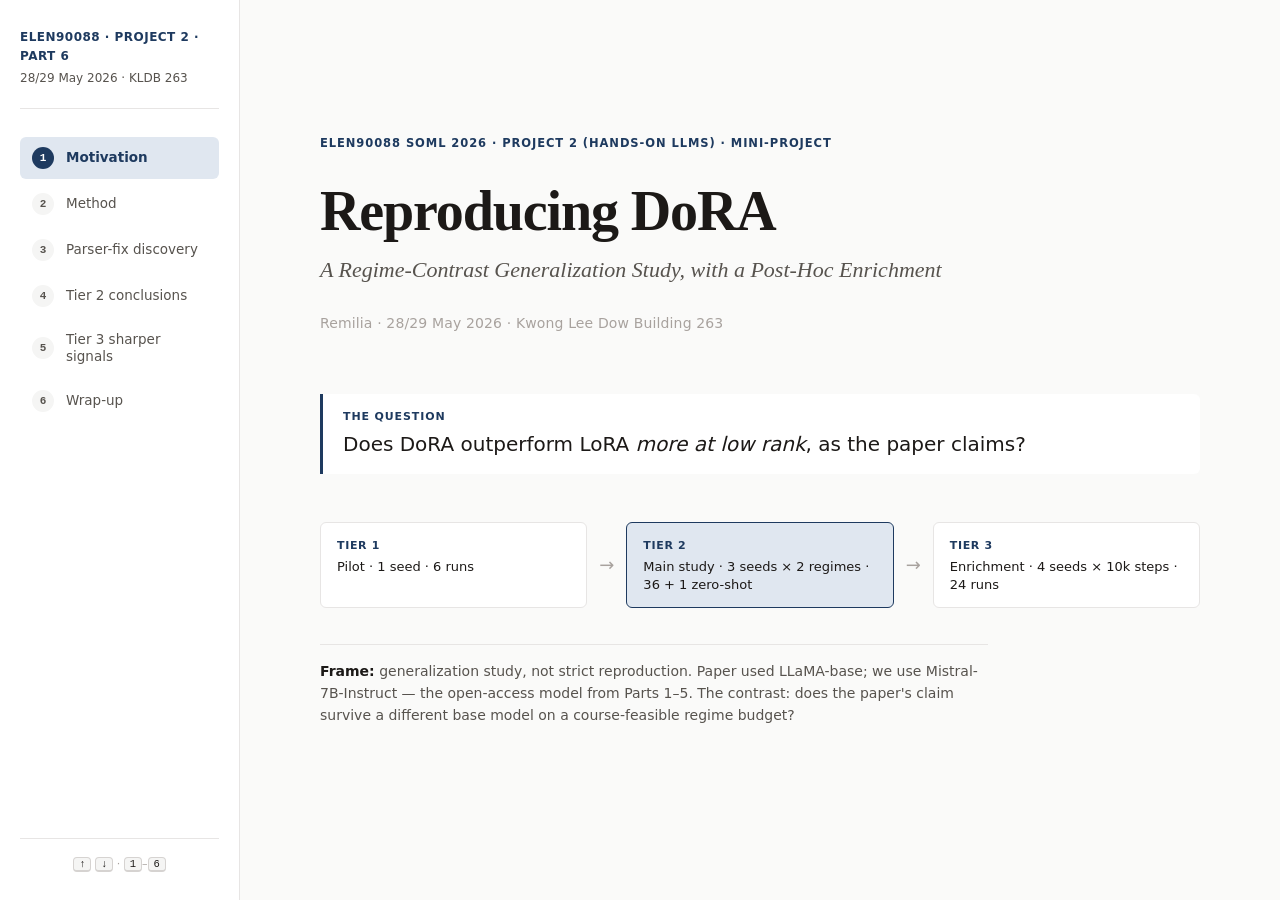
==== mini-project-DoRA/oral/index.html @ d0481e5b "docs: oral presentation slide draft 6 page slides running on web page (html)" ====
<!DOCTYPE html>
<html lang="en">
<head>
  <meta charset="UTF-8">
  <meta name="viewport" content="width=device-width, initial-scale=1.0">
  <title>Reproducing DoRA — Oral · ELEN90088</title>
  <link rel="stylesheet" href="style.css">
</head>
<body>

<nav class="sidenav" aria-label="Slide navigation">
  <div class="sidenav-header">
    <span class="course">ELEN90088 · Project 2 · Part 6</span>
    <span class="meta">28/29 May 2026 · KLDB 263</span>
  </div>
  <ol class="sidenav-list">
    <li><a href="#s1" data-target="1"><span class="num">1</span><span class="lbl">Motivation</span></a></li>
    <li><a href="#s2" data-target="2"><span class="num">2</span><span class="lbl">Method</span></a></li>
    <li><a href="#s3" data-target="3"><span class="num">3</span><span class="lbl">Parser-fix discovery</span></a></li>
    <li><a href="#s4" data-target="4"><span class="num">4</span><span class="lbl">Tier 2 conclusions</span></a></li>
    <li><a href="#s5" data-target="5"><span class="num">5</span><span class="lbl">Tier 3 sharper signals</span></a></li>
    <li><a href="#s6" data-target="6"><span class="num">6</span><span class="lbl">Wrap-up</span></a></li>
  </ol>
  <div class="sidenav-footer">
    <span><kbd>↑</kbd> <kbd>↓</kbd> · <kbd>1</kbd>–<kbd>6</kbd></span>
  </div>
</nav>

<main class="slides" id="slides-container">

  <!-- ============================================================== -->
  <!-- Slide 1 — Title + Motivation                                   -->
  <!-- ============================================================== -->
  <section id="s1" class="slide slide-title">
    <div class="slide-content">
      <p class="eyebrow">ELEN90088 SOML 2026 · Project 2 (Hands-on LLMs) · Mini-project</p>
      <h1 class="title">Reproducing DoRA</h1>
      <p class="subtitle">A Regime-Contrast Generalization Study, with a Post-Hoc Enrichment</p>
      <p class="presenter">Remilia · 28/29 May 2026 · Kwong Lee Dow Building 263</p>

      <div class="question-box">
        <p class="question-label">The question</p>
        <p class="question-text">Does DoRA outperform LoRA <em>more at low rank</em>, as the paper claims?</p>
      </div>

      <div class="tier-timeline">
        <div class="tier">
          <span class="tier-label">Tier 1</span>
          <span class="tier-desc">Pilot · 1 seed · 6 runs</span>
        </div>
        <span class="arrow" aria-hidden="true">→</span>
        <div class="tier tier-main">
          <span class="tier-label">Tier 2</span>
          <span class="tier-desc">Main study · 3 seeds × 2 regimes · 36 + 1 zero-shot</span>
        </div>
        <span class="arrow" aria-hidden="true">→</span>
        <div class="tier">
          <span class="tier-label">Tier 3</span>
          <span class="tier-desc">Enrichment · 4 seeds × 10k steps · 24 runs</span>
        </div>
      </div>

      <p class="frame-note"><strong>Frame:</strong> generalization study, not strict reproduction. Paper used LLaMA-base; we use Mistral-7B-Instruct — the open-access model from Parts 1–5. The contrast: does the paper's claim survive a different base model on a course-feasible regime budget?</p>
    </div>
  </section>

  <!-- ============================================================== -->
  <!-- Slide 2 — Method                                               -->
  <!-- ============================================================== -->
  <section id="s2" class="slide">
    <div class="slide-content">
      <h1 class="slide-heading">Method</h1>
      <p class="lede">Two training regimes, two evaluation metrics, three ranks × n seeds — both regimes evaluated on the same BoolQ dev set so the metrics line up.</p>

      <div class="two-col">
        <div class="col">
          <h3>Two training regimes</h3>
          <ul>
            <li><strong>Phase 1 — BoolQ.</strong> Per-task fine-tune on the full 9,427-example train split. <em>Tier 2 only.</em></li>
            <li><strong>Phase 2 — <code>commonsense_170k</code>.</strong> Paper's multi-task mix (BoolQ + 7 other commonsense tasks). T2: step-capped at 2,500. T3: stretched to <strong>10k steps</strong> (~31% of paper's ~32k), warmup proportionally scaled to 400.</li>
          </ul>
        </div>
        <div class="col">
          <h3>Two evaluation metrics</h3>
          <ul>
            <li><strong>Likelihood</strong> — first-token Yes/No logprob ratio. Parser-independent <em>internal probe</em>.</li>
            <li><strong>Generation exact-match (<code>genmatch</code>)</strong> — greedy decode + parser + exact-match. <em>Paper-style</em>; sensitive to format collapse.</li>
          </ul>
          <p class="footnote">Both metrics evaluated on the full BoolQ dev set (3,270 examples) for every run.</p>
        </div>
      </div>

      <h3>Sweep totals</h3>
      <table class="compact">
        <thead><tr><th>Tier</th><th>Configuration</th><th class="num">Runs</th><th>Seeds</th></tr></thead>
        <tbody>
          <tr><td>1</td><td>Pilot LoRA-vs-DoRA rank sweep, BoolQ only</td><td class="num">6</td><td><code>{42}</code> (n=1)</td></tr>
          <tr><td>2</td><td>2 methods × 3 ranks × 3 seeds × 2 regimes + zero-shot</td><td class="num">37</td><td><code>{42, 1, 2}</code></td></tr>
          <tr><td>3</td><td>2 methods × 3 ranks × 4 seeds × cs170k @ 10k</td><td class="num">24</td><td><code>{114, 514, 1919, 810}</code> — disjoint from T2</td></tr>
        </tbody>
      </table>

      <h3>Compute</h3>
      <p>UniMelb Spartan HPC, <code>gpu-h100</code> partition. Tier 2 ≈ 25 GPU-h. Tier 3 ≈ 114 GPU-h (~84 training + ~30 gen-eval), wall-time ≈ 14 h with 8–10 jobs in parallel. All training/eval reproducible via <code>uv.lock</code>-pinned deps + per-run config YAMLs committed alongside <code>metrics.json</code>.</p>
    </div>
  </section>

  <!-- ============================================================== -->
  <!-- Slide 3 — Parser-fix discovery (methodological insight slide)  -->
  <!-- ============================================================== -->
  <section id="s3" class="slide">
    <div class="slide-content">
      <h1 class="slide-heading">Tier 2 — and the parser-fix discovery</h1>

      <p><strong>Phase 1 (BoolQ) — null on task accuracy.</strong> 18 runs (LoRA/DoRA × r ∈ {4, 8, 16} × 3 seeds). Every DoRA−LoRA gap within seed std on both metrics. The per-task instruct-model regime is exactly where no DoRA edge is expected — this sets up Phase 2 as the designed contrast.</p>

      <p><strong>Phase 2 (cs170k) — first reading looked dramatic.</strong> Genmatch at r=4 was <strong>0.0003</strong> for one LoRA run — worse than chance on a binary task. DoRA showed an apparent +0.056 edge at r=8 and r=16. Looked like the paper's collapse pattern reproducing.</p>

      <p><strong>Diagnosis</strong> (eyeball generations via <code>--debug-print N</code>):</p>

      <table class="diagnosis">
        <thead>
          <tr><th>Run</th><th class="num">r</th><th>What the model emits (20 inspected)</th><th class="num">Strict</th><th class="num">Broad</th></tr>
        </thead>
        <tbody>
          <tr>
            <td><code>lora_r4_s1</code></td>
            <td class="num">4</td>
            <td>"the correct answer is <strong>yes/no</strong>"</td>
            <td class="num bad">0.0003</td>
            <td class="num good">0.846</td>
          </tr>
          <tr>
            <td><code>dora_r16_s1</code></td>
            <td class="num">16</td>
            <td>"the correct answer is <strong>true/false</strong>"</td>
            <td class="num">0.793</td>
            <td class="num">0.799</td>
          </tr>
        </tbody>
      </table>

      <p>Low-rank models answered correctly <em>in yes/no</em> (the BoolQ eval prompt's instruction). High-rank models overrode the prompt with their cs170k training format (true/false). Our parser only matched true/false.</p>

      <div class="insight-box">
        <p><strong>Insight.</strong> The cs170k genmatch metric was implicitly measuring two different things — <strong>task accuracy</strong> (broad parser, accepts either vocabulary) and <strong>format-adaptation strength</strong> (strict parser, only true/false). Broadening the parser disentangled them.</p>
      </div>

      <figure class="slide-figure">
        <img src="figures/format_adaptation.svg" alt="Format adaptation — broad vs strict parser by rank">
        <button class="fullscreen-btn" type="button" aria-label="Expand image to fullscreen">
          <svg viewBox="0 0 24 24" width="18" height="18" fill="none" stroke="currentColor" stroke-width="2" stroke-linecap="round" stroke-linejoin="round" aria-hidden="true">
            <polyline points="3 9 3 3 9 3"></polyline>
            <polyline points="15 3 21 3 21 9"></polyline>
            <polyline points="3 15 3 21 9 21"></polyline>
            <polyline points="15 21 21 21 21 15"></polyline>
          </svg>
        </button>
        <figcaption>Broad parser (solid) sits flat near ~0.82 across ranks; strict parser (dashed) climbs from ~0.10 at r=4 to ~0.60 at r=16. Two different stories from the same model outputs.</figcaption>
      </figure>
    </div>
  </section>

  <!-- ============================================================== -->
  <!-- Slide 4 — Tier 2 conclusions                                   -->
  <!-- ============================================================== -->
  <section id="s4" class="slide">
    <div class="slide-content">
      <h1 class="slide-heading">Tier 2 conclusions</h1>
      <p class="lede">Null on task accuracy. Inverse-rank trend hinted. DoRA cost overhead firm.</p>

      <h3>Phase 2 (cs170k) cell means — broad-parser genmatch (n=3)</h3>
      <table class="cells">
        <thead>
          <tr><th></th><th class="num">r=4</th><th class="num">r=8</th><th class="num">r=16</th></tr>
        </thead>
        <tbody>
          <tr><td>LoRA</td><td class="num">0.849 ± 0.003</td><td class="num">0.838 ± 0.001</td><td class="num">0.816 ± 0.019</td></tr>
          <tr><td>DoRA</td><td class="num">0.850 ± 0.006</td><td class="num">0.840 ± 0.014</td><td class="num">0.784 ± 0.014</td></tr>
          <tr class="delta-row"><td><strong>DoRA − LoRA</strong></td><td class="num">+0.001</td><td class="num">+0.002</td><td class="num bad">−0.032</td></tr>
        </tbody>
      </table>

      <ul class="findings">
        <li><strong>DoRA − LoRA gap within seed std at r ∈ {4, 8}.</strong> At r=16 DoRA loses −0.032 — <em>direction-consistent across all 3 seeds</em> (every seed pair shows DoRA &lt; LoRA), gap exceeds seed std; n=3 below formal significance.</li>
        <li><strong>Strict-parser DoRA cell-mean edge:</strong> +0.056 at r=8 and r=16. Seed std wide (0.16–0.35); per-seed direction is split (DoRA wins 2 of 3 seeds at r=8, only 1 of 3 at r=16). <em>A hint matching the paper's hypothesis on format adaptation — not significant evidence.</em></li>
        <li><strong>Inverse-rank trend (hint).</strong> Broad genmatch decreases with rank. r=4 beats zero-shot (~0.82) by ~3 pp; r=16 underperforms by ~3–4 pp. More PEFT capacity = more drift from BoolQ-optimal toward the broader cs170k distribution. Signal ~3 pp — within "could-be-noise" range at n=3.</li>
        <li><strong>Cost reconfirmed:</strong> DoRA ~3.3× wall-time, ~1.8× peak GPU memory at every rank, both regimes.</li>
      </ul>

      <p class="verdict"><strong>Verdict on the paper's claim:</strong> <em>"DoRA wins more at low rank" does not replicate as a task-accuracy improvement in our setup.</em> The directional hint is on format adaptation, below significance at n=3.</p>

      <p class="open-question"><strong>Open question coming out of T2:</strong> does the inverse-rank trend sharpen at longer training + more seeds, and does the strict-parser DoRA edge cross significance? That's why we ran T3.</p>

      <figure class="slide-figure">
        <img src="figures/rank_sensitivity.svg" alt="Rank sensitivity at Tier 2 — BoolQ and cs170k regimes vs zero-shot reference">
        <button class="fullscreen-btn" type="button" aria-label="Expand image to fullscreen">
          <svg viewBox="0 0 24 24" width="18" height="18" fill="none" stroke="currentColor" stroke-width="2" stroke-linecap="round" stroke-linejoin="round" aria-hidden="true">
            <polyline points="3 9 3 3 9 3"></polyline>
            <polyline points="15 3 21 3 21 9"></polyline>
            <polyline points="3 15 3 21 9 21"></polyline>
            <polyline points="15 21 21 21 21 15"></polyline>
          </svg>
        </button>
        <figcaption>Rank sensitivity at Tier 2. Right panel (cs170k) shows the inverse-rank trend vs zero-shot reference.</figcaption>
      </figure>
    </div>
  </section>

  <!-- ============================================================== -->
  <!-- Slide 5 — Tier 3 sharper signals                               -->
  <!-- ============================================================== -->
  <section id="s5" class="slide">
    <div class="slide-content">
      <h1 class="slide-heading">Tier 3 — sharper signals at 4× training</h1>
      <p class="lede">Same cs170k recipe, 10k steps, n=4 with new disjoint seeds <code>{114, 514, 1919, 810}</code> — T2 numbers stay verifiably untouched.</p>

      <h3>cs170k cell means — both metrics, n=4</h3>
      <table class="cells">
        <thead>
          <tr><th></th><th class="num">r=4</th><th class="num">r=8</th><th class="num">r=16</th></tr>
        </thead>
        <tbody>
          <tr class="metric-row"><td colspan="4" class="metric-label">Broad-parser genmatch — <em>the T3 task-accuracy metric</em></td></tr>
          <tr><td>LoRA</td><td class="num">0.843 ± 0.015</td><td class="num">0.800 ± 0.011</td><td class="num">0.703 ± 0.053</td></tr>
          <tr><td>DoRA</td><td class="num">0.827 ± 0.007</td><td class="num">0.808 ± 0.008</td><td class="num">0.665 ± 0.057</td></tr>
          <tr class="metric-row"><td colspan="4" class="metric-label">Yes/No likelihood — <em>at T3, a format-preservation probe</em></td></tr>
          <tr><td>LoRA</td><td class="num">0.764 ± 0.086</td><td class="num">0.462 ± 0.128</td><td class="num">0.382 ± 0.007</td></tr>
          <tr><td>DoRA</td><td class="num">0.651 ± 0.204</td><td class="num good">0.618 ± 0.053</td><td class="num">0.441 ± 0.119</td></tr>
        </tbody>
      </table>

      <h3>Three findings, in priority order</h3>
      <ol class="findings">
        <li><strong>The inverse-rank trend sharpens from ~3 pp to ~14–16 pp within-method on genmatch.</strong> LoRA 14 pp, DoRA 16 pp — ~5× Tier 2's signal. r=4 cells sit at-or-above zero-shot 0.82; r=16 cells drop into 0.66–0.71. <em>The project's clearest scientific finding.</em></li>
        <li><strong>Methodological diagnostic scaled up — likelihood collapsed, genmatch held.</strong> Likelihood drops −0.10 to −0.40 vs T2; broad genmatch loss only −0.006 to −0.12. The model isn't broken — it has fully switched to cs170k's true/false vocabulary, so the yes/no likelihood probe misreads correct answers as wrong. <strong>Genmatch is the T3 task-accuracy metric; likelihood at T3 is a format-preservation probe.</strong></li>
        <li><strong>DoRA vs LoRA — refined, not contradicted.</strong> Task-accuracy null replicates on genmatch (gap within seed std at every rank). On likelihood, DoRA r=8 shows a <strong>+0.16 edge over LoRA r=8</strong>, well outside DoRA's r=8 seed std (~0.05); <strong>3 of 4 paired seeds favour DoRA</strong> by 0.18–0.25, LoRA wins the fourth (s114) by 0.02. Read with the matching genmatch gap (+0.008, basically zero): <em>DoRA at r=8 preserves the yes/no answer format better than LoRA at r=8, but does not produce more correct answers.</em></li>
      </ol>

      <figure class="slide-figure">
        <img src="figures/tier3/rank_sensitivity.svg" alt="Rank sensitivity at Tier 3 — likelihood vs genmatch divergence with zero-shot reference">
        <button class="fullscreen-btn" type="button" aria-label="Expand image to fullscreen">
          <svg viewBox="0 0 24 24" width="18" height="18" fill="none" stroke="currentColor" stroke-width="2" stroke-linecap="round" stroke-linejoin="round" aria-hidden="true">
            <polyline points="3 9 3 3 9 3"></polyline>
            <polyline points="15 3 21 3 21 9"></polyline>
            <polyline points="3 15 3 21 9 21"></polyline>
            <polyline points="15 21 21 21 21 15"></polyline>
          </svg>
        </button>
        <figcaption>Tier 3 rank sensitivity. Likelihood collapses with rank; genmatch holds with only modest degradation. The two curves separate as cs170k training overrides the BoolQ-yes/no format.</figcaption>
      </figure>
    </div>
  </section>

  <!-- ============================================================== -->
  <!-- Slide 6 — Wrap-up                                              -->
  <!-- ============================================================== -->
  <section id="s6" class="slide">
    <div class="slide-content">
      <h1 class="slide-heading">Conclusions</h1>

      <ol class="takeaways">
        <li><strong>"DoRA wins at low rank" does not replicate as a task-accuracy improvement</strong> in our Mistral-7B-Instruct + cs170k setup — neither at T2's 2,500-step budget nor at T3's 10k. Null supported by 7 seeds total (T2 n=3 + T3 n=4) across two training budgets.</li>
        <li><strong>DoRA's measurable edge over LoRA is in format preservation, not task accuracy.</strong> +0.056 T2 strict-genmatch cell-mean (a hint — per-seed-split) → +0.16 T3 r=8 likelihood edge (outside seed std at n=4, with 3 of 4 seeds favouring DoRA). Direction matches the paper's hypothesis on format adaptation; evidence sharpens with statistical power and training budget but remains qualified.</li>
        <li><strong>Inverse-rank trend on broad genmatch sharpens dramatically at scale</strong> — from ~3 pp at T2 to ~14–16 pp within-method at T3. More PEFT capacity + longer training = more drift from BoolQ-optimal toward the broader cs170k mix.</li>
      </ol>

      <h3>Methodological lessons</h3>
      <ul>
        <li>A single metric can hide multiple effects. The cs170k genmatch implicitly measured task accuracy + format-adaptation; <em>separating them was the project's biggest analytical move.</em></li>
        <li>Eyeball your model outputs (<code>--debug-print</code>) — resolves in 5 minutes what reasoning about metric definitions wouldn't.</li>
        <li>T3's likelihood collapse looks catastrophic on the first metric and benign on the second; the format-vs-task split learned at T2 made T3 readable.</li>
      </ul>

      <h3>Cost reconfirmed across tiers</h3>
      <table class="cost compact">
        <thead><tr><th></th><th class="num">LoRA</th><th class="num">DoRA</th><th class="num">Ratio</th></tr></thead>
        <tbody>
          <tr><td>Wall-time per cs170k run (T3)</td><td class="num">~98 min</td><td class="num">~318 min</td><td class="num">3.3×</td></tr>
          <tr><td>Peak GPU memory</td><td class="num">~33 GB</td><td class="num">~60 GB</td><td class="num">1.8×</td></tr>
          <tr><td>Trainable params (r=8)</td><td class="num">20.97 M</td><td class="num">22.35 M</td><td class="num">+6.6%</td></tr>
        </tbody>
      </table>

      <h3>Caveats</h3>
      <p>n=4 still below conventional n=5+. 10k steps still 31% of paper's ~32k. Mistral-Instruct vs paper's LLaMA-base.</p>

      <p class="closing-line">"Null results aren't no results — and the inverse-rank trend that was below the noise floor at Tier 2 is the project's clearest scientific finding at Tier 3."</p>
    </div>
  </section>

</main>

<!-- Fullscreen image lightbox — populated dynamically on .fullscreen-btn click. -->
<div class="lightbox" id="lightbox" hidden aria-hidden="true" role="dialog" aria-label="Expanded image view">
  <button class="lightbox-close" type="button" aria-label="Close fullscreen image">
    <svg viewBox="0 0 24 24" width="24" height="24" fill="none" stroke="currentColor" stroke-width="2" stroke-linecap="round" stroke-linejoin="round" aria-hidden="true">
      <line x1="18" y1="6" x2="6" y2="18"></line>
      <line x1="6" y1="6" x2="18" y2="18"></line>
    </svg>
  </button>
  <figure class="lightbox-figure">
    <img class="lightbox-img" alt="">
    <figcaption class="lightbox-caption"></figcaption>
  </figure>
</div>

<script src="script.js"></script>
</body>
</html>
---- mini-project-DoRA/oral/style.css ----
/* ==========================================================================
   DoRA oral deck — minimal academic style
   Off-white bg, near-black text, navy accent. Sans-serif throughout.
   6 slides, scroll-snap, sticky side-nav, keyboard navigable.
   ========================================================================== */

:root {
  --bg: #fafaf9;
  --bg-elev: #ffffff;
  --bg-muted: #f5f5f4;
  --text: #1c1917;
  --text-muted: #57534e;
  --text-faint: #a8a29e;
  --border: #e7e5e4;
  --border-strong: #d6d3d1;
  --accent: #1e3a5f;
  --accent-soft: #e0e7f0;
  --good: #166534;
  --bad: #991b1b;
  --highlight-bg: #fef9c3;

  --nav-w: 240px;
  --content-max: 920px;

  --font-sans: ui-sans-serif, system-ui, -apple-system, BlinkMacSystemFont,
               "Segoe UI", Roboto, "Helvetica Neue", Arial, sans-serif;
  --font-mono: ui-monospace, SFMono-Regular, "SF Mono", Consolas,
               "Liberation Mono", Menlo, monospace;
  --font-serif: ui-serif, "Charter", "New York", Cambria, Georgia, serif;

  --radius: 6px;
  --shadow: 0 1px 2px rgba(28, 25, 23, 0.04),
            0 4px 12px rgba(28, 25, 23, 0.04);
}

* { box-sizing: border-box; }

html, body {
  margin: 0;
  padding: 0;
  background: var(--bg);
  color: var(--text);
  font-family: var(--font-sans);
  font-size: 16px;
  line-height: 1.55;
  -webkit-font-smoothing: antialiased;
  -moz-osx-font-smoothing: grayscale;
}

body {
  height: 100vh;
  overflow: hidden;
}

/* --------------------------------------------------------------------------
   Side navigation
   -------------------------------------------------------------------------- */

.sidenav {
  position: fixed;
  left: 0;
  top: 0;
  width: var(--nav-w);
  height: 100vh;
  padding: 28px 20px;
  border-right: 1px solid var(--border);
  background: var(--bg-elev);
  display: flex;
  flex-direction: column;
  z-index: 10;
}

.sidenav-header {
  display: flex;
  flex-direction: column;
  gap: 4px;
  margin-bottom: 28px;
  padding-bottom: 20px;
  border-bottom: 1px solid var(--border);
}

.sidenav-header .course {
  font-size: 12px;
  font-weight: 600;
  letter-spacing: 0.04em;
  text-transform: uppercase;
  color: var(--accent);
}

.sidenav-header .meta {
  font-size: 12px;
  color: var(--text-muted);
}

.sidenav-list {
  list-style: none;
  padding: 0;
  margin: 0;
  flex: 1;
}

.sidenav-list li {
  margin-bottom: 4px;
}

.sidenav-list a {
  display: flex;
  align-items: center;
  gap: 12px;
  padding: 10px 12px;
  border-radius: var(--radius);
  text-decoration: none;
  color: var(--text-muted);
  font-size: 13.5px;
  line-height: 1.3;
  transition: background-color 0.15s, color 0.15s;
}

.sidenav-list a:hover {
  background: var(--bg-muted);
  color: var(--text);
}

/* Suppress the default mouse-click focus ring (we blur after click in JS,
   but this is defensive in case any browser still paints it briefly). */
.sidenav-list a:focus { outline: none; }

/* Restore an accessible focus indicator for keyboard tab-users only.
   :focus-visible is browser-managed and only matches keyboard focus, not
   pointer clicks — so screen-reader / keyboard-only users still get a
   clear indicator without leaving stranded rings after mouse clicks. */
.sidenav-list a:focus-visible {
  outline: 2px solid var(--accent);
  outline-offset: 2px;
}

.sidenav-list a.active {
  background: var(--accent-soft);
  color: var(--accent);
  font-weight: 600;
}

.sidenav-list .num {
  display: inline-flex;
  align-items: center;
  justify-content: center;
  width: 22px;
  height: 22px;
  border-radius: 50%;
  background: var(--bg-muted);
  color: var(--text-muted);
  font-size: 11px;
  font-weight: 600;
  flex-shrink: 0;
}

.sidenav-list a.active .num {
  background: var(--accent);
  color: white;
}

.sidenav-list .lbl {
  flex: 1;
}

.sidenav-footer {
  margin-top: 20px;
  padding-top: 16px;
  border-top: 1px solid var(--border);
  font-size: 11px;
  color: var(--text-faint);
  display: flex;
  justify-content: center;
}

kbd {
  display: inline-block;
  padding: 1px 5px;
  border: 1px solid var(--border-strong);
  border-bottom-width: 2px;
  border-radius: 4px;
  background: var(--bg-muted);
  font-family: var(--font-mono);
  font-size: 10.5px;
  color: var(--text);
  line-height: 1;
}

/* --------------------------------------------------------------------------
   Slides container — the scrolling region
   -------------------------------------------------------------------------- */

.slides {
  margin-left: var(--nav-w);
  height: 100vh;
  overflow-y: auto;
  scroll-snap-type: y mandatory;
  scroll-behavior: smooth;
}

.slide {
  scroll-snap-align: start;
  min-height: 100vh;
  padding: 64px 80px 88px;
  border-bottom: 1px solid var(--border);
  display: flex;
  justify-content: center;
}

.slide-content {
  width: 100%;
  max-width: var(--content-max);
}

.slide:last-child { border-bottom: none; }

/* --------------------------------------------------------------------------
   Typography
   -------------------------------------------------------------------------- */

h1.title {
  font-family: var(--font-serif);
  font-size: 56px;
  font-weight: 700;
  letter-spacing: -0.02em;
  line-height: 1.1;
  margin: 0 0 12px;
  color: var(--text);
}

p.subtitle {
  font-size: 22px;
  font-weight: 400;
  color: var(--text-muted);
  margin: 0 0 28px;
  line-height: 1.35;
  font-family: var(--font-serif);
  font-style: italic;
}

p.presenter {
  font-size: 14px;
  color: var(--text-faint);
  margin: 0 0 36px;
  letter-spacing: 0.01em;
}

p.eyebrow {
  font-size: 11.5px;
  font-weight: 600;
  letter-spacing: 0.08em;
  text-transform: uppercase;
  color: var(--accent);
  margin: 0 0 28px;
}

h1.slide-heading {
  font-size: 36px;
  font-weight: 700;
  letter-spacing: -0.015em;
  line-height: 1.15;
  margin: 0 0 8px;
  color: var(--text);
}

p.lede {
  font-size: 17px;
  color: var(--text-muted);
  margin: 0 0 28px;
  line-height: 1.5;
}

h3 {
  font-size: 14px;
  font-weight: 600;
  text-transform: uppercase;
  letter-spacing: 0.06em;
  color: var(--text-muted);
  margin: 28px 0 10px;
}

p {
  margin: 0 0 14px;
  max-width: 75ch;
}

ul, ol {
  margin: 0 0 16px;
  padding-left: 22px;
}

li {
  margin-bottom: 10px;
  line-height: 1.5;
}

li:last-child { margin-bottom: 0; }

strong { color: var(--text); font-weight: 600; }
em { font-style: italic; color: var(--text); }

code {
  font-family: var(--font-mono);
  font-size: 0.875em;
  background: var(--bg-muted);
  padding: 1px 5px;
  border-radius: 3px;
  border: 1px solid var(--border);
  color: var(--accent);
}

/* --------------------------------------------------------------------------
   Slide 1 — title-specific bits
   -------------------------------------------------------------------------- */

.slide-title .slide-content {
  display: flex;
  flex-direction: column;
  justify-content: center;
  min-height: calc(100vh - 64px - 88px);
}

.question-box {
  border-left: 3px solid var(--accent);
  padding: 14px 20px;
  margin: 24px 0 36px;
  background: var(--bg-elev);
  border-radius: 0 var(--radius) var(--radius) 0;
}

.question-label {
  font-size: 11px;
  font-weight: 600;
  letter-spacing: 0.08em;
  text-transform: uppercase;
  color: var(--accent);
  margin: 0 0 4px;
}

.question-text {
  font-size: 20px;
  margin: 0;
  font-weight: 500;
  color: var(--text);
}

.tier-timeline {
  display: flex;
  align-items: stretch;
  gap: 12px;
  margin: 12px 0 28px;
  flex-wrap: wrap;
}

.tier {
  flex: 1;
  min-width: 180px;
  padding: 14px 16px;
  background: var(--bg-elev);
  border: 1px solid var(--border);
  border-radius: var(--radius);
  display: flex;
  flex-direction: column;
  gap: 4px;
}

.tier-main {
  border-color: var(--accent);
  background: var(--accent-soft);
}

.tier-label {
  font-size: 11px;
  font-weight: 700;
  letter-spacing: 0.06em;
  text-transform: uppercase;
  color: var(--accent);
}

.tier-desc {
  font-size: 13px;
  color: var(--text);
  line-height: 1.35;
}

.arrow {
  display: flex;
  align-items: center;
  color: var(--text-faint);
  font-size: 18px;
  font-weight: 300;
}

.frame-note {
  font-size: 14px;
  color: var(--text-muted);
  margin-top: 8px;
  padding-top: 16px;
  border-top: 1px solid var(--border);
  max-width: 75ch;
}

/* --------------------------------------------------------------------------
   Tables
   -------------------------------------------------------------------------- */

table {
  width: 100%;
  border-collapse: separate;
  border-spacing: 0;
  margin: 8px 0 24px;
  background: var(--bg-elev);
  border: 1px solid var(--border);
  border-radius: var(--radius);
  overflow: hidden;
  font-size: 14px;
}

thead th {
  background: var(--bg-muted);
  text-align: left;
  font-weight: 600;
  color: var(--text);
  padding: 8px 14px;
  border-bottom: 1px solid var(--border);
  font-size: 13px;
  letter-spacing: 0.02em;
}

tbody td {
  padding: 8px 14px;
  border-bottom: 1px solid var(--border);
  vertical-align: top;
}

tbody tr:last-child td { border-bottom: none; }

.num {
  text-align: right;
  font-variant-numeric: tabular-nums;
  font-family: var(--font-mono);
  font-size: 13px;
}

th.num { text-align: right; }

td.good { color: var(--good); }
td.bad { color: var(--bad); }

td.num.good { color: var(--good); background: rgba(22, 101, 52, 0.06); }
td.num.bad { color: var(--bad); background: rgba(153, 27, 27, 0.06); }

table.compact { font-size: 13.5px; }
table.compact td, table.compact th { padding: 6px 12px; }

table.cells .delta-row td {
  border-top: 1px solid var(--border-strong);
  background: var(--bg-muted);
  font-weight: 600;
}

table.diagnosis td:nth-child(3) {
  font-family: var(--font-mono);
  font-size: 12.5px;
  color: var(--text-muted);
}

.metric-row td.metric-label {
  background: var(--bg-muted);
  font-size: 12px;
  font-weight: 600;
  letter-spacing: 0.04em;
  text-transform: uppercase;
  color: var(--accent);
  padding: 6px 14px;
  border-top: 1px solid var(--border-strong);
  border-bottom: 1px solid var(--border);
}

.metric-row td.metric-label em {
  font-style: italic;
  font-weight: 400;
  letter-spacing: 0.02em;
  text-transform: none;
  color: var(--text-muted);
  margin-left: 6px;
}

/* --------------------------------------------------------------------------
   Two-column blocks (Slide 2)
   -------------------------------------------------------------------------- */

.two-col {
  display: grid;
  grid-template-columns: 1fr 1fr;
  gap: 24px;
  margin-bottom: 24px;
}

.two-col .col h3 {
  margin-top: 0;
}

.footnote {
  font-size: 13px;
  color: var(--text-faint);
  font-style: italic;
}

/* --------------------------------------------------------------------------
   Insight / verdict / closing boxes
   -------------------------------------------------------------------------- */

.insight-box {
  margin: 24px 0;
  padding: 16px 20px;
  background: var(--accent-soft);
  border-left: 3px solid var(--accent);
  border-radius: 0 var(--radius) var(--radius) 0;
}

.insight-box p { margin: 0; max-width: none; }

.verdict {
  margin: 20px 0;
  padding: 14px 18px;
  background: var(--bg-elev);
  border: 1px solid var(--border);
  border-left: 3px solid var(--accent);
  border-radius: 0 var(--radius) var(--radius) 0;
  font-size: 15px;
}

.open-question {
  margin: 16px 0 24px;
  font-size: 14px;
  color: var(--text-muted);
  font-style: italic;
}

.closing-line {
  margin: 36px 0 0;
  padding: 20px 24px;
  background: var(--accent-soft);
  border-radius: var(--radius);
  font-family: var(--font-serif);
  font-style: italic;
  font-size: 19px;
  line-height: 1.45;
  color: var(--accent);
  text-align: center;
  max-width: none;
}

/* --------------------------------------------------------------------------
   Findings / takeaways lists
   -------------------------------------------------------------------------- */

ol.findings, ol.takeaways {
  list-style: none;
  padding-left: 0;
  counter-reset: finding;
}

ol.findings > li, ol.takeaways > li {
  counter-increment: finding;
  position: relative;
  padding-left: 36px;
  margin-bottom: 14px;
}

ol.findings > li::before, ol.takeaways > li::before {
  content: counter(finding);
  position: absolute;
  left: 0;
  top: 1px;
  width: 24px;
  height: 24px;
  border-radius: 50%;
  background: var(--accent);
  color: white;
  font-size: 12px;
  font-weight: 700;
  display: flex;
  align-items: center;
  justify-content: center;
}

ul.findings { list-style: disc; padding-left: 22px; }
ul.findings > li { padding-left: 0; margin-bottom: 12px; }

/* --------------------------------------------------------------------------
   Figures
   -------------------------------------------------------------------------- */

.slide-figure {
  position: relative;
  margin: 28px 0 0;
  padding: 0;
  background: var(--bg-elev);
  border: 1px solid var(--border);
  border-radius: var(--radius);
  overflow: hidden;
}

.slide-figure img {
  display: block;
  width: 100%;
  height: auto;
  max-height: 380px;
  object-fit: contain;
  background: white;
  padding: 12px;
}

.slide-figure figcaption {
  padding: 10px 16px;
  font-size: 12.5px;
  color: var(--text-muted);
  background: var(--bg-muted);
  border-top: 1px solid var(--border);
  font-style: italic;
  line-height: 1.4;
}

/* --------------------------------------------------------------------------
   Fullscreen button — appears in figure's top-right on hover
   -------------------------------------------------------------------------- */

.fullscreen-btn {
  position: absolute;
  top: 10px;
  right: 10px;
  width: 34px;
  height: 34px;
  display: flex;
  align-items: center;
  justify-content: center;
  background: rgba(28, 25, 23, 0.7);
  color: white;
  border: none;
  border-radius: var(--radius);
  cursor: pointer;
  opacity: 0;
  transform: translateY(-2px);
  transition: opacity 0.18s ease, transform 0.18s ease, background-color 0.15s;
  padding: 0;
  z-index: 2;
}

.slide-figure:hover .fullscreen-btn,
.fullscreen-btn:focus-visible {
  opacity: 1;
  transform: translateY(0);
}

.fullscreen-btn:hover {
  background: var(--accent);
}

.fullscreen-btn:focus { outline: none; }
.fullscreen-btn:focus-visible {
  outline: 2px solid var(--accent);
  outline-offset: 2px;
}

/* --------------------------------------------------------------------------
   Lightbox — modal overlay for fullscreen image view
   -------------------------------------------------------------------------- */

.lightbox {
  position: fixed;
  inset: 0;
  background: rgba(15, 14, 13, 0.92);
  display: flex;
  flex-direction: column;
  align-items: center;
  justify-content: center;
  padding: 24px;
  z-index: 100;
  opacity: 0;
  transition: opacity 0.2s ease;
}

.lightbox[hidden] {
  display: none;
}

.lightbox.open {
  opacity: 1;
}

.lightbox-figure {
  margin: 0;
  width: 100%;
  height: 100%;
  display: flex;
  flex-direction: column;
  align-items: center;
  justify-content: center;
  gap: 20px;
}

.lightbox-img {
  /* Force an explicit width so SVGs upscale past their ~866px natural size.
     max-height caps if the image's aspect ratio would push it past the
     viewport; the browser maintains aspect ratio under the cap. */
  width: 95vw;
  max-height: calc(100vh - 200px);
  height: auto;
  box-sizing: border-box;
  background: white;
  border-radius: var(--radius);
  padding: 20px;
  box-shadow: 0 20px 60px rgba(0, 0, 0, 0.4);
}

.lightbox-caption {
  max-width: min(1200px, 90vw);
  color: rgba(255, 255, 255, 0.95);
  font-size: 20px;
  font-weight: 600;
  line-height: 1.45;
  font-style: italic;
  text-align: center;
}

.lightbox-caption:empty { display: none; }

.lightbox-close {
  position: absolute;
  top: 20px;
  right: 24px;
  width: 44px;
  height: 44px;
  display: flex;
  align-items: center;
  justify-content: center;
  background: rgba(255, 255, 255, 0.1);
  color: white;
  border: none;
  border-radius: 50%;
  cursor: pointer;
  transition: background-color 0.15s;
  padding: 0;
}

.lightbox-close:hover {
  background: rgba(255, 255, 255, 0.2);
}

.lightbox-close:focus { outline: none; }
.lightbox-close:focus-visible {
  outline: 2px solid white;
  outline-offset: 2px;
}

/* Hide fullscreen affordances on print — they're meaningless on paper. */
@media print {
  .fullscreen-btn, .lightbox { display: none !important; }
}

/* --------------------------------------------------------------------------
   Print styles — for the PDF backup
   -------------------------------------------------------------------------- */

@media print {
  body { height: auto; overflow: visible; }
  .sidenav { display: none; }
  .slides { margin-left: 0; height: auto; overflow: visible; }
  .slide {
    page-break-after: always;
    break-after: page;
    min-height: auto;
    padding: 48px 56px;
    border-bottom: none;
  }
  .slide:last-child { page-break-after: avoid; }
  .slide-title .slide-content { min-height: auto; }
  .slide-figure { page-break-inside: avoid; break-inside: avoid; }
  table { page-break-inside: avoid; break-inside: avoid; }
  a { color: var(--text); text-decoration: none; }
}

/* --------------------------------------------------------------------------
   Responsive — nav collapses on narrow screens (for editing on laptop)
   -------------------------------------------------------------------------- */

@media (max-width: 900px) {
  .sidenav { width: 60px; padding: 20px 8px; }
  .sidenav-header, .sidenav-list .lbl, .sidenav-footer { display: none; }
  .sidenav-list a { justify-content: center; padding: 8px; }
  .slides { margin-left: 60px; }
  .slide { padding: 40px 32px 56px; }
  h1.title { font-size: 40px; }
  .two-col { grid-template-columns: 1fr; }
}
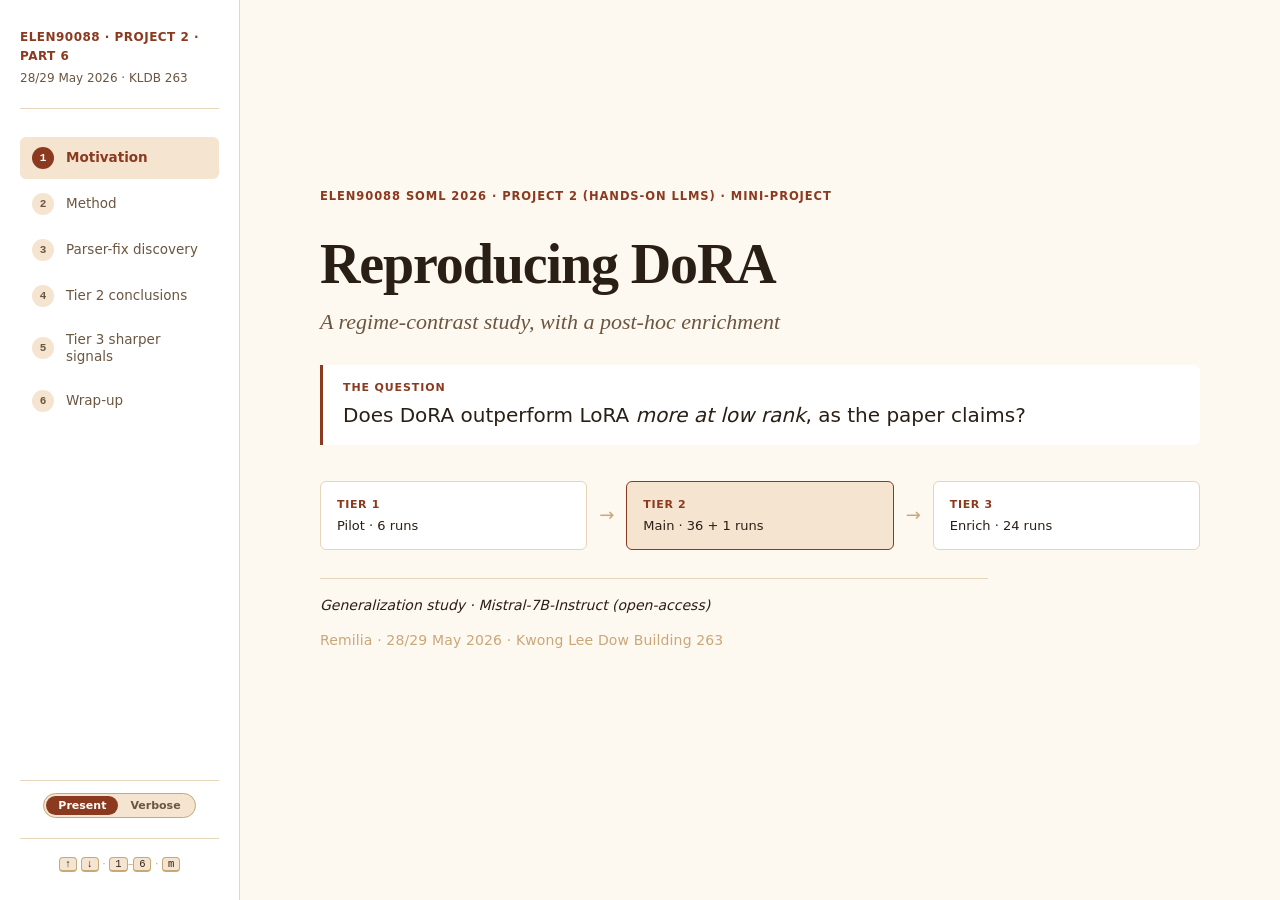
==== commit b86906e3: "feat: two modes (concise vs verbose) for webpage" ====
--- a/mini-project-DoRA/oral/index.html
+++ b/mini-project-DoRA/oral/index.html
@@ -21,8 +21,14 @@
     <li><a href="#s5" data-target="5"><span class="num">5</span><span class="lbl">Tier 3 sharper signals</span></a></li>
     <li><a href="#s6" data-target="6"><span class="num">6</span><span class="lbl">Wrap-up</span></a></li>
   </ol>
+  <div class="sidenav-toggle">
+    <div class="mode-toggle" role="group" aria-label="Display mode">
+      <button type="button" class="mode-toggle-seg active" data-mode="presentation">Present</button>
+      <button type="button" class="mode-toggle-seg" data-mode="verbose">Verbose</button>
+    </div>
+  </div>
   <div class="sidenav-footer">
-    <span><kbd>↑</kbd> <kbd>↓</kbd> · <kbd>1</kbd>–<kbd>6</kbd></span>
+    <span><kbd>↑</kbd> <kbd>↓</kbd> · <kbd>1</kbd>–<kbd>6</kbd> · <kbd>m</kbd></span>
   </div>
 </nav>
 
@@ -33,34 +39,69 @@
   <!-- ============================================================== -->
   <section id="s1" class="slide slide-title">
     <div class="slide-content">
-      <p class="eyebrow">ELEN90088 SOML 2026 · Project 2 (Hands-on LLMs) · Mini-project</p>
-      <h1 class="title">Reproducing DoRA</h1>
-      <p class="subtitle">A Regime-Contrast Generalization Study, with a Post-Hoc Enrichment</p>
-      <p class="presenter">Remilia · 28/29 May 2026 · Kwong Lee Dow Building 263</p>
-
-      <div class="question-box">
-        <p class="question-label">The question</p>
-        <p class="question-text">Does DoRA outperform LoRA <em>more at low rank</em>, as the paper claims?</p>
-      </div>
-
-      <div class="tier-timeline">
-        <div class="tier">
-          <span class="tier-label">Tier 1</span>
-          <span class="tier-desc">Pilot · 1 seed · 6 runs</span>
-        </div>
-        <span class="arrow" aria-hidden="true">→</span>
-        <div class="tier tier-main">
-          <span class="tier-label">Tier 2</span>
-          <span class="tier-desc">Main study · 3 seeds × 2 regimes · 36 + 1 zero-shot</span>
-        </div>
-        <span class="arrow" aria-hidden="true">→</span>
-        <div class="tier">
-          <span class="tier-label">Tier 3</span>
-          <span class="tier-desc">Enrichment · 4 seeds × 10k steps · 24 runs</span>
-        </div>
-      </div>
-
-      <p class="frame-note"><strong>Frame:</strong> generalization study, not strict reproduction. Paper used LLaMA-base; we use Mistral-7B-Instruct — the open-access model from Parts 1–5. The contrast: does the paper's claim survive a different base model on a course-feasible regime budget?</p>
+
+      <div class="mode-pres">
+        <p class="eyebrow">ELEN90088 SOML 2026 · Project 2 (Hands-on LLMs) · Mini-project</p>
+        <h1 class="title">Reproducing DoRA</h1>
+        <p class="subtitle">A regime-contrast study, with a post-hoc enrichment</p>
+
+        <div class="question-box">
+          <p class="question-label">The question</p>
+          <p class="question-text">Does DoRA outperform LoRA <em>more at low rank</em>, as the paper claims?</p>
+        </div>
+
+        <div class="tier-timeline">
+          <div class="tier">
+            <span class="tier-label">Tier 1</span>
+            <span class="tier-desc">Pilot · 6 runs</span>
+          </div>
+          <span class="arrow" aria-hidden="true">→</span>
+          <div class="tier tier-main">
+            <span class="tier-label">Tier 2</span>
+            <span class="tier-desc">Main · 36 + 1 runs</span>
+          </div>
+          <span class="arrow" aria-hidden="true">→</span>
+          <div class="tier">
+            <span class="tier-label">Tier 3</span>
+            <span class="tier-desc">Enrich · 24 runs</span>
+          </div>
+        </div>
+
+        <p class="frame-note"><em>Generalization study · Mistral-7B-Instruct (open-access)</em></p>
+        <p class="presenter">Remilia · 28/29 May 2026 · Kwong Lee Dow Building 263</p>
+      </div>
+
+      <div class="mode-verb">
+        <p class="eyebrow">ELEN90088 SOML 2026 · Project 2 (Hands-on LLMs) · Mini-project</p>
+        <h1 class="title">Reproducing DoRA</h1>
+        <p class="subtitle">A Regime-Contrast Generalization Study, with a Post-Hoc Enrichment</p>
+        <p class="presenter">Remilia · 28/29 May 2026 · Kwong Lee Dow Building 263</p>
+
+        <div class="question-box">
+          <p class="question-label">The question</p>
+          <p class="question-text">Does DoRA outperform LoRA <em>more at low rank</em>, as the paper claims?</p>
+        </div>
+
+        <div class="tier-timeline">
+          <div class="tier">
+            <span class="tier-label">Tier 1</span>
+            <span class="tier-desc">Pilot · 1 seed · 6 runs</span>
+          </div>
+          <span class="arrow" aria-hidden="true">→</span>
+          <div class="tier tier-main">
+            <span class="tier-label">Tier 2</span>
+            <span class="tier-desc">Main study · 3 seeds × 2 regimes · 36 + 1 zero-shot</span>
+          </div>
+          <span class="arrow" aria-hidden="true">→</span>
+          <div class="tier">
+            <span class="tier-label">Tier 3</span>
+            <span class="tier-desc">Enrichment · 4 seeds × 10k steps · 24 runs</span>
+          </div>
+        </div>
+
+        <p class="frame-note"><strong>Frame:</strong> generalization study, not strict reproduction. Paper used LLaMA-base; we use Mistral-7B-Instruct — the open-access model from Parts 1–5. The contrast: does the paper's claim survive a different base model on a course-feasible regime budget?</p>
+      </div>
+
     </div>
   </section>
 
@@ -69,39 +110,65 @@
   <!-- ============================================================== -->
   <section id="s2" class="slide">
     <div class="slide-content">
-      <h1 class="slide-heading">Method</h1>
-      <p class="lede">Two training regimes, two evaluation metrics, three ranks × n seeds — both regimes evaluated on the same BoolQ dev set so the metrics line up.</p>
-
-      <div class="two-col">
-        <div class="col">
-          <h3>Two training regimes</h3>
-          <ul>
-            <li><strong>Phase 1 — BoolQ.</strong> Per-task fine-tune on the full 9,427-example train split. <em>Tier 2 only.</em></li>
-            <li><strong>Phase 2 — <code>commonsense_170k</code>.</strong> Paper's multi-task mix (BoolQ + 7 other commonsense tasks). T2: step-capped at 2,500. T3: stretched to <strong>10k steps</strong> (~31% of paper's ~32k), warmup proportionally scaled to 400.</li>
-          </ul>
-        </div>
-        <div class="col">
-          <h3>Two evaluation metrics</h3>
-          <ul>
-            <li><strong>Likelihood</strong> — first-token Yes/No logprob ratio. Parser-independent <em>internal probe</em>.</li>
-            <li><strong>Generation exact-match (<code>genmatch</code>)</strong> — greedy decode + parser + exact-match. <em>Paper-style</em>; sensitive to format collapse.</li>
-          </ul>
-          <p class="footnote">Both metrics evaluated on the full BoolQ dev set (3,270 examples) for every run.</p>
-        </div>
-      </div>
-
-      <h3>Sweep totals</h3>
-      <table class="compact">
-        <thead><tr><th>Tier</th><th>Configuration</th><th class="num">Runs</th><th>Seeds</th></tr></thead>
-        <tbody>
-          <tr><td>1</td><td>Pilot LoRA-vs-DoRA rank sweep, BoolQ only</td><td class="num">6</td><td><code>{42}</code> (n=1)</td></tr>
-          <tr><td>2</td><td>2 methods × 3 ranks × 3 seeds × 2 regimes + zero-shot</td><td class="num">37</td><td><code>{42, 1, 2}</code></td></tr>
-          <tr><td>3</td><td>2 methods × 3 ranks × 4 seeds × cs170k @ 10k</td><td class="num">24</td><td><code>{114, 514, 1919, 810}</code> — disjoint from T2</td></tr>
-        </tbody>
-      </table>
-
-      <h3>Compute</h3>
-      <p>UniMelb Spartan HPC, <code>gpu-h100</code> partition. Tier 2 ≈ 25 GPU-h. Tier 3 ≈ 114 GPU-h (~84 training + ~30 gen-eval), wall-time ≈ 14 h with 8–10 jobs in parallel. All training/eval reproducible via <code>uv.lock</code>-pinned deps + per-run config YAMLs committed alongside <code>metrics.json</code>.</p>
+
+      <div class="mode-pres">
+        <h1 class="slide-heading">Method</h1>
+        <p class="lede">Two regimes × two metrics × three ranks.</p>
+
+        <div class="method-tiles">
+          <div class="method-tile">
+            <p class="tile-label">Regimes</p>
+            <p class="tile-body">BoolQ <span class="tile-aside">(T2)</span><br>commonsense-170k <span class="tile-aside">(T2+T3)</span></p>
+          </div>
+          <div class="method-tile">
+            <p class="tile-label">Metrics</p>
+            <p class="tile-body">Yes/No likelihood<br>Generation exact-match</p>
+          </div>
+          <div class="method-tile">
+            <p class="tile-label">Scale</p>
+            <p class="tile-body">36 + 24 runs<br>7 seeds total<br>r ∈ {4, 8, 16}</p>
+          </div>
+        </div>
+
+        <p class="method-footer">All eval on BoolQ dev (3,270). Spartan H100 · ~140 GPU-h.</p>
+      </div>
+
+      <div class="mode-verb">
+        <h1 class="slide-heading">Method</h1>
+        <p class="lede">Two training regimes, two evaluation metrics, three ranks × n seeds — both regimes evaluated on the same BoolQ dev set so the metrics line up.</p>
+
+        <div class="two-col">
+          <div class="col">
+            <h3>Two training regimes</h3>
+            <ul>
+              <li><strong>Phase 1 — BoolQ.</strong> Per-task fine-tune on the full 9,427-example train split. <em>Tier 2 only.</em></li>
+              <li><strong>Phase 2 — <code>commonsense_170k</code>.</strong> Paper's multi-task mix (BoolQ + 7 other commonsense tasks). T2: step-capped at 2,500. T3: stretched to <strong>10k steps</strong> (~31% of paper's ~32k), warmup proportionally scaled to 400.</li>
+            </ul>
+          </div>
+          <div class="col">
+            <h3>Two evaluation metrics</h3>
+            <ul>
+              <li><strong>Likelihood</strong> — first-token Yes/No logprob ratio. Parser-independent <em>internal probe</em>.</li>
+              <li><strong>Generation exact-match (<code>genmatch</code>)</strong> — greedy decode + parser + exact-match. <em>Paper-style</em>; sensitive to format collapse.</li>
+            </ul>
+            <p class="footnote">Both metrics evaluated on the full BoolQ dev set (3,270 examples) for every run.</p>
+          </div>
+        </div>
+
+        <h3>Sweep totals</h3>
+        <table class="compact">
+          <thead><tr><th>Tier</th><th>Configuration</th><th class="num">Runs</th><th>Seeds</th></tr></thead>
+          <tbody>
+            <tr><td>1</td><td>Pilot LoRA-vs-DoRA rank sweep, BoolQ only</td><td class="num">6</td><td><code>{42}</code> (n=1)</td></tr>
+            <tr><td>2</td><td>2 methods × 3 ranks × 3 seeds × 2 regimes + zero-shot</td><td class="num">37</td><td><code>{42, 1, 2}</code></td></tr>
+            <tr><td>3</td><td>2 methods × 3 ranks × 4 seeds × cs170k @ 10k</td><td class="num">24</td><td><code>{114, 514, 1919, 810}</code> — disjoint from T2</td></tr>
+          </tbody>
+        </table>
+
+        <h3>Compute</h3>
+        <p>UniMelb Spartan HPC, <code>gpu-h100</code> partition. Tier 2 ≈ 25 GPU-h. Tier 3 ≈ 114 GPU-h (~84 training + ~30 gen-eval), wall-time ≈ 14 h with 8–10 jobs in parallel. All training/eval reproducible via <code>uv.lock</code>-pinned deps + per-run config YAMLs committed alongside <code>metrics.json</code>.</p>
+      </div>
+
     </div>
   </section>
 
@@ -110,44 +177,197 @@
   <!-- ============================================================== -->
   <section id="s3" class="slide">
     <div class="slide-content">
-      <h1 class="slide-heading">Tier 2 — and the parser-fix discovery</h1>
-
-      <p><strong>Phase 1 (BoolQ) — null on task accuracy.</strong> 18 runs (LoRA/DoRA × r ∈ {4, 8, 16} × 3 seeds). Every DoRA−LoRA gap within seed std on both metrics. The per-task instruct-model regime is exactly where no DoRA edge is expected — this sets up Phase 2 as the designed contrast.</p>
-
-      <p><strong>Phase 2 (cs170k) — first reading looked dramatic.</strong> Genmatch at r=4 was <strong>0.0003</strong> for one LoRA run — worse than chance on a binary task. DoRA showed an apparent +0.056 edge at r=8 and r=16. Looked like the paper's collapse pattern reproducing.</p>
-
-      <p><strong>Diagnosis</strong> (eyeball generations via <code>--debug-print N</code>):</p>
-
-      <table class="diagnosis">
-        <thead>
-          <tr><th>Run</th><th class="num">r</th><th>What the model emits (20 inspected)</th><th class="num">Strict</th><th class="num">Broad</th></tr>
-        </thead>
-        <tbody>
-          <tr>
-            <td><code>lora_r4_s1</code></td>
-            <td class="num">4</td>
-            <td>"the correct answer is <strong>yes/no</strong>"</td>
-            <td class="num bad">0.0003</td>
-            <td class="num good">0.846</td>
-          </tr>
-          <tr>
-            <td><code>dora_r16_s1</code></td>
-            <td class="num">16</td>
-            <td>"the correct answer is <strong>true/false</strong>"</td>
-            <td class="num">0.793</td>
-            <td class="num">0.799</td>
-          </tr>
-        </tbody>
-      </table>
-
-      <p>Low-rank models answered correctly <em>in yes/no</em> (the BoolQ eval prompt's instruction). High-rank models overrode the prompt with their cs170k training format (true/false). Our parser only matched true/false.</p>
-
-      <div class="insight-box">
-        <p><strong>Insight.</strong> The cs170k genmatch metric was implicitly measuring two different things — <strong>task accuracy</strong> (broad parser, accepts either vocabulary) and <strong>format-adaptation strength</strong> (strict parser, only true/false). Broadening the parser disentangled them.</p>
-      </div>
-
-      <figure class="slide-figure">
-        <img src="figures/format_adaptation.svg" alt="Format adaptation — broad vs strict parser by rank">
+
+      <div class="mode-pres">
+        <h1 class="slide-heading">The parser-fix discovery</h1>
+        <p class="lede">Phase 2 first reading: one run scored worse than chance. So I dumped 20 generations.</p>
+
+        <table class="diagnosis">
+          <thead>
+            <tr><th>Run</th><th class="num">r</th><th>What the model emits</th><th class="num">Strict</th><th class="num">Broad</th></tr>
+          </thead>
+          <tbody>
+            <tr>
+              <td><code>lora_r4_s1</code></td>
+              <td class="num">4</td>
+              <td>"the correct answer is <strong>yes/no</strong>"</td>
+              <td class="num bad">0.0003</td>
+              <td class="num good">0.846</td>
+            </tr>
+            <tr>
+              <td><code>dora_r16_s1</code></td>
+              <td class="num">16</td>
+              <td>"the correct answer is <strong>true/false</strong>"</td>
+              <td class="num">0.793</td>
+              <td class="num">0.799</td>
+            </tr>
+          </tbody>
+        </table>
+
+        <div class="insight-box">
+          <p><strong>One metric, two effects.</strong> Strict parser = format adaptation. Broad parser = task accuracy. Separating them was the project's biggest analytical move.</p>
+        </div>
+
+        <figure class="slide-figure fig-compact">
+          <img src="figures/format_adaptation.svg" alt="Format adaptation — broad vs strict parser by rank">
+          <button class="fullscreen-btn" type="button" aria-label="Expand image to fullscreen">
+            <svg viewBox="0 0 24 24" width="18" height="18" fill="none" stroke="currentColor" stroke-width="2" stroke-linecap="round" stroke-linejoin="round" aria-hidden="true">
+              <polyline points="3 9 3 3 9 3"></polyline>
+              <polyline points="15 3 21 3 21 9"></polyline>
+              <polyline points="3 15 3 21 9 21"></polyline>
+              <polyline points="15 21 21 21 21 15"></polyline>
+            </svg>
+          </button>
+          <figcaption>Broad (solid) flat near ~0.82; strict (dashed) climbs with rank. Two stories from one set of outputs.</figcaption>
+        </figure>
+      </div>
+
+      <div class="mode-verb">
+        <h1 class="slide-heading">Tier 2 — and the parser-fix discovery</h1>
+
+        <p><strong>Phase 1 (BoolQ) — null on task accuracy.</strong> 18 runs (LoRA/DoRA × r ∈ {4, 8, 16} × 3 seeds). Every DoRA−LoRA gap within seed std on both metrics. The per-task instruct-model regime is exactly where no DoRA edge is expected — this sets up Phase 2 as the designed contrast.</p>
+
+        <p><strong>Phase 2 (cs170k) — first reading looked dramatic.</strong> Genmatch at r=4 was <strong>0.0003</strong> for one LoRA run — worse than chance on a binary task. DoRA showed an apparent +0.056 edge at r=8 and r=16. Looked like the paper's collapse pattern reproducing.</p>
+
+        <p><strong>Diagnosis</strong> (eyeball generations via <code>--debug-print N</code>):</p>
+
+        <table class="diagnosis">
+          <thead>
+            <tr><th>Run</th><th class="num">r</th><th>What the model emits (20 inspected)</th><th class="num">Strict</th><th class="num">Broad</th></tr>
+          </thead>
+          <tbody>
+            <tr>
+              <td><code>lora_r4_s1</code></td>
+              <td class="num">4</td>
+              <td>"the correct answer is <strong>yes/no</strong>"</td>
+              <td class="num bad">0.0003</td>
+              <td class="num good">0.846</td>
+            </tr>
+            <tr>
+              <td><code>dora_r16_s1</code></td>
+              <td class="num">16</td>
+              <td>"the correct answer is <strong>true/false</strong>"</td>
+              <td class="num">0.793</td>
+              <td class="num">0.799</td>
+            </tr>
+          </tbody>
+        </table>
+
+        <p>Low-rank models answered correctly <em>in yes/no</em> (the BoolQ eval prompt's instruction). High-rank models overrode the prompt with their cs170k training format (true/false). Our parser only matched true/false.</p>
+
+        <div class="insight-box">
+          <p><strong>Insight.</strong> The cs170k genmatch metric was implicitly measuring two different things — <strong>task accuracy</strong> (broad parser, accepts either vocabulary) and <strong>format-adaptation strength</strong> (strict parser, only true/false). Broadening the parser disentangled them.</p>
+        </div>
+
+        <figure class="slide-figure">
+          <img src="figures/format_adaptation.svg" alt="Format adaptation — broad vs strict parser by rank">
+          <button class="fullscreen-btn" type="button" aria-label="Expand image to fullscreen">
+            <svg viewBox="0 0 24 24" width="18" height="18" fill="none" stroke="currentColor" stroke-width="2" stroke-linecap="round" stroke-linejoin="round" aria-hidden="true">
+              <polyline points="3 9 3 3 9 3"></polyline>
+              <polyline points="15 3 21 3 21 9"></polyline>
+              <polyline points="3 15 3 21 9 21"></polyline>
+              <polyline points="15 21 21 21 21 15"></polyline>
+            </svg>
+          </button>
+          <figcaption>Broad parser (solid) sits flat near ~0.82 across ranks; strict parser (dashed) climbs from ~0.10 at r=4 to ~0.60 at r=16. Two different stories from the same model outputs.</figcaption>
+        </figure>
+      </div>
+
+    </div>
+  </section>
+
+  <!-- ============================================================== -->
+  <!-- Slide 4 — Tier 2 conclusions                                   -->
+  <!-- ============================================================== -->
+  <section id="s4" class="slide">
+    <div class="slide-content">
+
+      <div class="mode-pres">
+        <h1 class="slide-heading">Tier 2 — null on task accuracy</h1>
+        <p class="lede">Three findings under the broad parser.</p>
+
+        <figure class="slide-figure fig-hero">
+          <img src="figures/rank_sensitivity.svg" alt="Rank sensitivity at Tier 2 — BoolQ and cs170k regimes vs zero-shot reference">
+          <button class="fullscreen-btn" type="button" aria-label="Expand image to fullscreen">
+            <svg viewBox="0 0 24 24" width="18" height="18" fill="none" stroke="currentColor" stroke-width="2" stroke-linecap="round" stroke-linejoin="round" aria-hidden="true">
+              <polyline points="3 9 3 3 9 3"></polyline>
+              <polyline points="15 3 21 3 21 9"></polyline>
+              <polyline points="3 15 3 21 9 21"></polyline>
+              <polyline points="15 21 21 21 21 15"></polyline>
+            </svg>
+          </button>
+          <figcaption>BoolQ (left) and cs170k (right) rank sensitivity. cs170k panel shows the inverse-rank trend at ~3 pp.</figcaption>
+        </figure>
+
+        <ul class="findings-slim">
+          <li><strong>Task null</strong> at r ∈ {4, 8}; r=16 a 3-seed-consistent –3 pp</li>
+          <li><strong>Format hint</strong>, per-seed split — not significant evidence</li>
+          <li><strong>Inverse-rank ~3 pp</strong> — within noise at n=3</li>
+        </ul>
+
+        <p class="verdict"><strong>Verdict:</strong> the paper's "low-rank wins" doesn't replicate as task accuracy — <em>yet</em>.</p>
+      </div>
+
+      <div class="mode-verb">
+        <h1 class="slide-heading">Tier 2 conclusions</h1>
+        <p class="lede">Null on task accuracy. Inverse-rank trend hinted. DoRA cost overhead firm.</p>
+
+        <h3>Phase 2 (cs170k) cell means — broad-parser genmatch (n=3)</h3>
+        <table class="cells">
+          <thead>
+            <tr><th></th><th class="num">r=4</th><th class="num">r=8</th><th class="num">r=16</th></tr>
+          </thead>
+          <tbody>
+            <tr><td>LoRA</td><td class="num">0.849 ± 0.003</td><td class="num">0.838 ± 0.001</td><td class="num">0.816 ± 0.019</td></tr>
+            <tr><td>DoRA</td><td class="num">0.850 ± 0.006</td><td class="num">0.840 ± 0.014</td><td class="num">0.784 ± 0.014</td></tr>
+            <tr class="delta-row"><td><strong>DoRA − LoRA</strong></td><td class="num">+0.001</td><td class="num">+0.002</td><td class="num bad">−0.032</td></tr>
+          </tbody>
+        </table>
+
+        <ul class="findings">
+          <li><strong>DoRA − LoRA gap within seed std at r ∈ {4, 8}.</strong> At r=16 DoRA loses −0.032 — <em>direction-consistent across all 3 seeds</em> (every seed pair shows DoRA &lt; LoRA), gap exceeds seed std; n=3 below formal significance.</li>
+          <li><strong>Strict-parser DoRA cell-mean edge:</strong> +0.056 at r=8 and r=16. Seed std wide (0.16–0.35); per-seed direction is split (DoRA wins 2 of 3 seeds at r=8, only 1 of 3 at r=16). <em>A hint matching the paper's hypothesis on format adaptation — not significant evidence.</em></li>
+          <li><strong>Inverse-rank trend (hint).</strong> Broad genmatch decreases with rank. r=4 beats zero-shot (~0.82) by ~3 pp; r=16 underperforms by ~3–4 pp. More PEFT capacity = more drift from BoolQ-optimal toward the broader cs170k distribution. Signal ~3 pp — within "could-be-noise" range at n=3.</li>
+          <li><strong>Cost reconfirmed:</strong> DoRA ~3.3× wall-time, ~1.8× peak GPU memory at every rank, both regimes.</li>
+        </ul>
+
+        <p class="verdict"><strong>Verdict on the paper's claim:</strong> <em>"DoRA wins more at low rank" does not replicate as a task-accuracy improvement in our setup.</em> The directional hint is on format adaptation, below significance at n=3.</p>
+
+        <p class="open-question"><strong>Open question coming out of T2:</strong> does the inverse-rank trend sharpen at longer training + more seeds, and does the strict-parser DoRA edge cross significance? That's why we ran T3.</p>
+
+        <figure class="slide-figure">
+          <img src="figures/rank_sensitivity.svg" alt="Rank sensitivity at Tier 2 — BoolQ and cs170k regimes vs zero-shot reference">
+          <button class="fullscreen-btn" type="button" aria-label="Expand image to fullscreen">
+            <svg viewBox="0 0 24 24" width="18" height="18" fill="none" stroke="currentColor" stroke-width="2" stroke-linecap="round" stroke-linejoin="round" aria-hidden="true">
+              <polyline points="3 9 3 3 9 3"></polyline>
+              <polyline points="15 3 21 3 21 9"></polyline>
+              <polyline points="3 15 3 21 9 21"></polyline>
+              <polyline points="15 21 21 21 21 15"></polyline>
+            </svg>
+          </button>
+          <figcaption>Rank sensitivity at Tier 2. Right panel (cs170k) shows the inverse-rank trend vs zero-shot reference.</figcaption>
+        </figure>
+      </div>
+
+    </div>
+  </section>
+
+  <!-- ============================================================== -->
+  <!-- Slide 5 — Tier 3 sharper signals                               -->
+  <!-- ============================================================== -->
+  <section id="s5" class="slide">
+  <div class="slide-content">
+
+    <div class="mode-pres">
+      <h1 class="slide-heading">Tier 3 — sharper signals</h1>
+      <p class="lede">What changes at 4× training, n=4?</p>
+
+      <p class="hero-num">14–16 pp</p>
+      <p class="hero-cap">inverse-rank gap within each method · ~5× the Tier 2 signal</p>
+      <p class="hero-sentence">More PEFT capacity + longer training = more drift from BoolQ-optimal toward the cs170k mix.</p>
+
+      <figure class="slide-figure fig-compact">
+        <img src="figures/tier3/rank_sensitivity.svg" alt="Rank sensitivity at Tier 3 — likelihood vs genmatch divergence with zero-shot reference">
         <button class="fullscreen-btn" type="button" aria-label="Expand image to fullscreen">
           <svg viewBox="0 0 24 24" width="18" height="18" fill="none" stroke="currentColor" stroke-width="2" stroke-linecap="round" stroke-linejoin="round" aria-hidden="true">
             <polyline points="3 9 3 3 9 3"></polyline>
@@ -156,62 +376,16 @@
             <polyline points="15 21 21 21 21 15"></polyline>
           </svg>
         </button>
-        <figcaption>Broad parser (solid) sits flat near ~0.82 across ranks; strict parser (dashed) climbs from ~0.10 at r=4 to ~0.60 at r=16. Two different stories from the same model outputs.</figcaption>
+        <figcaption>Tier 3 rank sensitivity. Likelihood collapses with rank; genmatch holds.</figcaption>
       </figure>
-    </div>
-  </section>
-
-  <!-- ============================================================== -->
-  <!-- Slide 4 — Tier 2 conclusions                                   -->
-  <!-- ============================================================== -->
-  <section id="s4" class="slide">
-    <div class="slide-content">
-      <h1 class="slide-heading">Tier 2 conclusions</h1>
-      <p class="lede">Null on task accuracy. Inverse-rank trend hinted. DoRA cost overhead firm.</p>
-
-      <h3>Phase 2 (cs170k) cell means — broad-parser genmatch (n=3)</h3>
-      <table class="cells">
-        <thead>
-          <tr><th></th><th class="num">r=4</th><th class="num">r=8</th><th class="num">r=16</th></tr>
-        </thead>
-        <tbody>
-          <tr><td>LoRA</td><td class="num">0.849 ± 0.003</td><td class="num">0.838 ± 0.001</td><td class="num">0.816 ± 0.019</td></tr>
-          <tr><td>DoRA</td><td class="num">0.850 ± 0.006</td><td class="num">0.840 ± 0.014</td><td class="num">0.784 ± 0.014</td></tr>
-          <tr class="delta-row"><td><strong>DoRA − LoRA</strong></td><td class="num">+0.001</td><td class="num">+0.002</td><td class="num bad">−0.032</td></tr>
-        </tbody>
-      </table>
-
-      <ul class="findings">
-        <li><strong>DoRA − LoRA gap within seed std at r ∈ {4, 8}.</strong> At r=16 DoRA loses −0.032 — <em>direction-consistent across all 3 seeds</em> (every seed pair shows DoRA &lt; LoRA), gap exceeds seed std; n=3 below formal significance.</li>
-        <li><strong>Strict-parser DoRA cell-mean edge:</strong> +0.056 at r=8 and r=16. Seed std wide (0.16–0.35); per-seed direction is split (DoRA wins 2 of 3 seeds at r=8, only 1 of 3 at r=16). <em>A hint matching the paper's hypothesis on format adaptation — not significant evidence.</em></li>
-        <li><strong>Inverse-rank trend (hint).</strong> Broad genmatch decreases with rank. r=4 beats zero-shot (~0.82) by ~3 pp; r=16 underperforms by ~3–4 pp. More PEFT capacity = more drift from BoolQ-optimal toward the broader cs170k distribution. Signal ~3 pp — within "could-be-noise" range at n=3.</li>
-        <li><strong>Cost reconfirmed:</strong> DoRA ~3.3× wall-time, ~1.8× peak GPU memory at every rank, both regimes.</li>
-      </ul>
-
-      <p class="verdict"><strong>Verdict on the paper's claim:</strong> <em>"DoRA wins more at low rank" does not replicate as a task-accuracy improvement in our setup.</em> The directional hint is on format adaptation, below significance at n=3.</p>
-
-      <p class="open-question"><strong>Open question coming out of T2:</strong> does the inverse-rank trend sharpen at longer training + more seeds, and does the strict-parser DoRA edge cross significance? That's why we ran T3.</p>
-
-      <figure class="slide-figure">
-        <img src="figures/rank_sensitivity.svg" alt="Rank sensitivity at Tier 2 — BoolQ and cs170k regimes vs zero-shot reference">
-        <button class="fullscreen-btn" type="button" aria-label="Expand image to fullscreen">
-          <svg viewBox="0 0 24 24" width="18" height="18" fill="none" stroke="currentColor" stroke-width="2" stroke-linecap="round" stroke-linejoin="round" aria-hidden="true">
-            <polyline points="3 9 3 3 9 3"></polyline>
-            <polyline points="15 3 21 3 21 9"></polyline>
-            <polyline points="3 15 3 21 9 21"></polyline>
-            <polyline points="15 21 21 21 21 15"></polyline>
-          </svg>
-        </button>
-        <figcaption>Rank sensitivity at Tier 2. Right panel (cs170k) shows the inverse-rank trend vs zero-shot reference.</figcaption>
-      </figure>
-    </div>
-  </section>
-
-  <!-- ============================================================== -->
-  <!-- Slide 5 — Tier 3 sharper signals                               -->
-  <!-- ============================================================== -->
-  <section id="s5" class="slide">
-    <div class="slide-content">
+
+      <div class="chip-row">
+        <span class="chip">Format split holds</span>
+        <span class="chip">DoRA preserves format · not accuracy</span>
+      </div>
+    </div>
+
+    <div class="mode-verb">
       <h1 class="slide-heading">Tier 3 — sharper signals at 4× training</h1>
       <p class="lede">Same cs170k recipe, 10k steps, n=4 with new disjoint seeds <code>{114, 514, 1919, 810}</code> — T2 numbers stay verifiably untouched.</p>
 
@@ -250,13 +424,40 @@
         <figcaption>Tier 3 rank sensitivity. Likelihood collapses with rank; genmatch holds with only modest degradation. The two curves separate as cs170k training overrides the BoolQ-yes/no format.</figcaption>
       </figure>
     </div>
-  </section>
+
+  </div>
+</section>
 
   <!-- ============================================================== -->
   <!-- Slide 6 — Wrap-up                                              -->
   <!-- ============================================================== -->
   <section id="s6" class="slide">
-    <div class="slide-content">
+  <div class="slide-content">
+
+    <div class="mode-pres">
+      <h1 class="slide-heading">Conclusions</h1>
+
+      <div class="takeaway-tiles">
+        <div class="takeaway-tile">
+          <p class="tile-label">1 · Task edge</p>
+          <p class="tile-body">doesn't replicate. <em>7 seeds, 2 budgets.</em></p>
+        </div>
+        <div class="takeaway-tile">
+          <p class="tile-label">2 · Real edge</p>
+          <p class="tile-body">is in <strong>format preservation</strong>, not accuracy.</p>
+        </div>
+        <div class="takeaway-tile">
+          <p class="tile-label">3 · Trend</p>
+          <p class="tile-body">inverse-rank <strong>sharpens at scale</strong> — 3 → 14–16 pp.</p>
+        </div>
+      </div>
+
+      <p class="cost-line">DoRA · 3.3× wall-time · 1.8× peak memory</p>
+
+      <p class="closing-line">"Null results aren't no results — and the inverse-rank trend that was below the noise floor at Tier 2 is the project's clearest scientific finding at Tier 3."</p>
+    </div>
+
+    <div class="mode-verb">
       <h1 class="slide-heading">Conclusions</h1>
 
       <ol class="takeaways">
@@ -287,7 +488,9 @@
 
       <p class="closing-line">"Null results aren't no results — and the inverse-rank trend that was below the noise floor at Tier 2 is the project's clearest scientific finding at Tier 3."</p>
     </div>
-  </section>
+
+  </div>
+</section>
 
 </main>
 
--- a/mini-project-DoRA/oral/style.css
+++ b/mini-project-DoRA/oral/style.css
@@ -33,6 +33,180 @@
             0 4px 12px rgba(28, 25, 23, 0.04);
 }
 
+/* Presentation-mode palette overrides — applied when body has .presentation-mode.
+   Bright academic, warm cream/sienna theme. Used during the live 5-minute talk. */
+body.presentation-mode {
+  --bg: #fdf8f0;
+  --bg-elev: #ffffff;
+  --bg-muted: #f5e4d0;
+  --text: #2a1f15;
+  --text-muted: #6b5640;
+  --text-faint: #c9a878;
+  --border: #e6d5b8;
+  --border-strong: #c9a878;
+  --accent: #8b3a1f;
+  --accent-soft: #f5e4d0;
+}
+
+/* Serif typography in presentation mode for titles + hero numbers.
+   The existing sans body face stays for paragraphs and tables. */
+body.presentation-mode h1.title,
+body.presentation-mode h1.slide-heading {
+  font-family: var(--font-serif);
+}
+
+/* Mode visibility — only one mode's content is shown at a time. */
+body.presentation-mode .mode-verb { display: none; }
+body.verbose-mode .mode-pres { display: none; }
+/* When neither mode class is set (initial paint before JS runs),
+   both blocks would show. JS applies the class on DOMContentLoaded
+   so this state lasts only a few ms; no FOUC visible in practice. */
+
+/* View Transitions API — crossfade timing for the mode toggle.
+   Chrome 111+, Safari 18+, Edge support this; Firefox falls back to
+   an instant swap (the toggle still works, just without the animation). */
+::view-transition-old(root),
+::view-transition-new(root) {
+  animation-duration: 250ms;
+  animation-timing-function: ease-in-out;
+}
+
+/* Mode toggle widget — pill switch in sidenav footer. */
+.sidenav-toggle {
+  margin-top: 14px;
+  padding-top: 12px;
+  border-top: 1px solid var(--border);
+  display: flex;
+  justify-content: center;
+}
+
+.mode-toggle {
+  display: inline-flex;
+  border: 1px solid var(--border-strong);
+  border-radius: 999px;
+  padding: 2px;
+  background: var(--bg-muted);
+  font-size: 11px;
+  font-weight: 600;
+}
+
+.mode-toggle-seg {
+  appearance: none;
+  background: transparent;
+  border: none;
+  cursor: pointer;
+  padding: 4px 12px;
+  border-radius: 999px;
+  color: var(--text-muted);
+  font-family: inherit;
+  font-size: inherit;
+  font-weight: inherit;
+  line-height: 1;
+  transition: background-color 0.15s, color 0.15s;
+}
+
+.mode-toggle-seg:hover:not(.active) {
+  color: var(--text);
+}
+
+.mode-toggle-seg.active {
+  background: var(--accent);
+  color: white;
+}
+
+.mode-toggle-seg:focus { outline: none; }
+
+.mode-toggle-seg:focus-visible {
+  outline: 2px solid var(--accent);
+  outline-offset: 2px;
+}
+
+/* Slide 2 (presentation) — three method tiles. */
+.method-tiles {
+  display: grid;
+  grid-template-columns: 1fr 1fr 1fr;
+  gap: 16px;
+  margin: 24px 0;
+}
+
+.method-tile {
+  background: var(--bg-elev);
+  border: 1px solid var(--border);
+  border-left: 4px solid var(--accent);
+  border-radius: var(--radius);
+  padding: 18px 20px;
+}
+
+.method-tile .tile-label {
+  font-size: 12px;
+  font-weight: 700;
+  letter-spacing: 0.06em;
+  text-transform: uppercase;
+  color: var(--accent);
+  margin: 0 0 8px;
+}
+
+.method-tile .tile-body {
+  font-size: 15px;
+  color: var(--text);
+  line-height: 1.5;
+  margin: 0;
+}
+
+.method-tile .tile-aside {
+  color: var(--text-faint);
+  font-size: 0.85em;
+}
+
+.method-footer {
+  font-size: 14px;
+  color: var(--text-muted);
+  text-align: center;
+  font-style: italic;
+  margin: 16px 0 0;
+  max-width: none;
+}
+
+/* Compact figure variant — used on presentation-mode slides where the figure
+   is supporting context rather than the visual hero. */
+.slide-figure.fig-compact img {
+  max-height: 220px;
+}
+
+/* Hero figure variant — used on presentation-mode slides where the figure
+   IS the visual anchor (e.g., slide 4). */
+.slide-figure.fig-hero img {
+  max-height: 320px;
+}
+
+/* Slim findings list — one-line bullets for presentation mode. */
+ul.findings-slim {
+  list-style: none;
+  padding: 0;
+  margin: 20px 0;
+}
+
+ul.findings-slim li {
+  font-size: 15px;
+  color: var(--text);
+  line-height: 1.5;
+  margin-bottom: 8px;
+  padding-left: 18px;
+  position: relative;
+}
+
+ul.findings-slim li::before {
+  content: "·";
+  position: absolute;
+  left: 6px;
+  color: var(--accent);
+  font-weight: 700;
+  font-size: 18px;
+  line-height: 1.2;
+}
+
+ul.findings-slim strong { color: var(--accent); }
+
 * { box-sizing: border-box; }
 
 html, body {
@@ -765,7 +939,31 @@
    -------------------------------------------------------------------------- */
 
 @media print {
-  body { height: auto; overflow: visible; }
+  /* Force presentation mode for the PDF backup, regardless of the active
+     toggle state. Palette variables and visibility rules redefined here
+     win over any body-class state. */
+  body {
+    height: auto;
+    overflow: visible;
+    --bg: #fdf8f0;
+    --bg-elev: #ffffff;
+    --bg-muted: #f5e4d0;
+    --text: #2a1f15;
+    --text-muted: #6b5640;
+    --text-faint: #c9a878;
+    --border: #e6d5b8;
+    --border-strong: #c9a878;
+    --accent: #8b3a1f;
+    --accent-soft: #f5e4d0;
+  }
+  body h1.title,
+  body h1.slide-heading {
+    font-family: var(--font-serif);
+  }
+  /* Hide verbose blocks, force-show presentation blocks. */
+  body .mode-verb { display: none !important; }
+  body .mode-pres { display: block !important; }
+
   .sidenav { display: none; }
   .slides { margin-left: 0; height: auto; overflow: visible; }
   .slide {
@@ -795,3 +993,92 @@
   h1.title { font-size: 40px; }
   .two-col { grid-template-columns: 1fr; }
 }
+
+/* Hero stat — used on slide 5 in presentation mode. */
+.hero-num {
+  font-family: var(--font-serif);
+  font-size: 88px;
+  font-weight: 700;
+  line-height: 1;
+  color: var(--accent);
+  text-align: center;
+  margin: 18px 0 6px;
+  letter-spacing: -0.03em;
+}
+
+.hero-cap {
+  font-size: 15px;
+  color: var(--text-muted);
+  text-align: center;
+  font-style: italic;
+  margin: 0 auto 14px;
+  max-width: 70ch;
+}
+
+.hero-sentence {
+  font-size: 17px;
+  color: var(--text);
+  text-align: center;
+  margin: 0 auto 18px;
+  max-width: 60ch;
+  line-height: 1.45;
+}
+
+/* Chip row — secondary findings as pill-shaped chips. */
+.chip-row {
+  display: flex;
+  gap: 10px;
+  justify-content: center;
+  flex-wrap: wrap;
+  margin-top: 16px;
+}
+
+.chip {
+  background: var(--accent-soft);
+  color: var(--accent);
+  padding: 6px 14px;
+  border-radius: 999px;
+  font-size: 13px;
+  font-weight: 600;
+}
+
+/* Slide 6 (presentation) — three takeaway tiles. */
+.takeaway-tiles {
+  display: grid;
+  grid-template-columns: 1fr 1fr 1fr;
+  gap: 16px;
+  margin: 24px 0;
+}
+
+.takeaway-tile {
+  background: var(--bg-elev);
+  border: 1px solid var(--border);
+  border-left: 4px solid var(--accent);
+  border-radius: var(--radius);
+  padding: 18px 20px;
+}
+
+.takeaway-tile .tile-label {
+  font-size: 12px;
+  font-weight: 700;
+  letter-spacing: 0.06em;
+  text-transform: uppercase;
+  color: var(--accent);
+  margin: 0 0 8px;
+}
+
+.takeaway-tile .tile-body {
+  font-size: 15px;
+  color: var(--text);
+  line-height: 1.45;
+  margin: 0;
+}
+
+.cost-line {
+  font-size: 14px;
+  color: var(--text-muted);
+  text-align: center;
+  font-style: italic;
+  margin: 12px 0 24px;
+  max-width: none;
+}
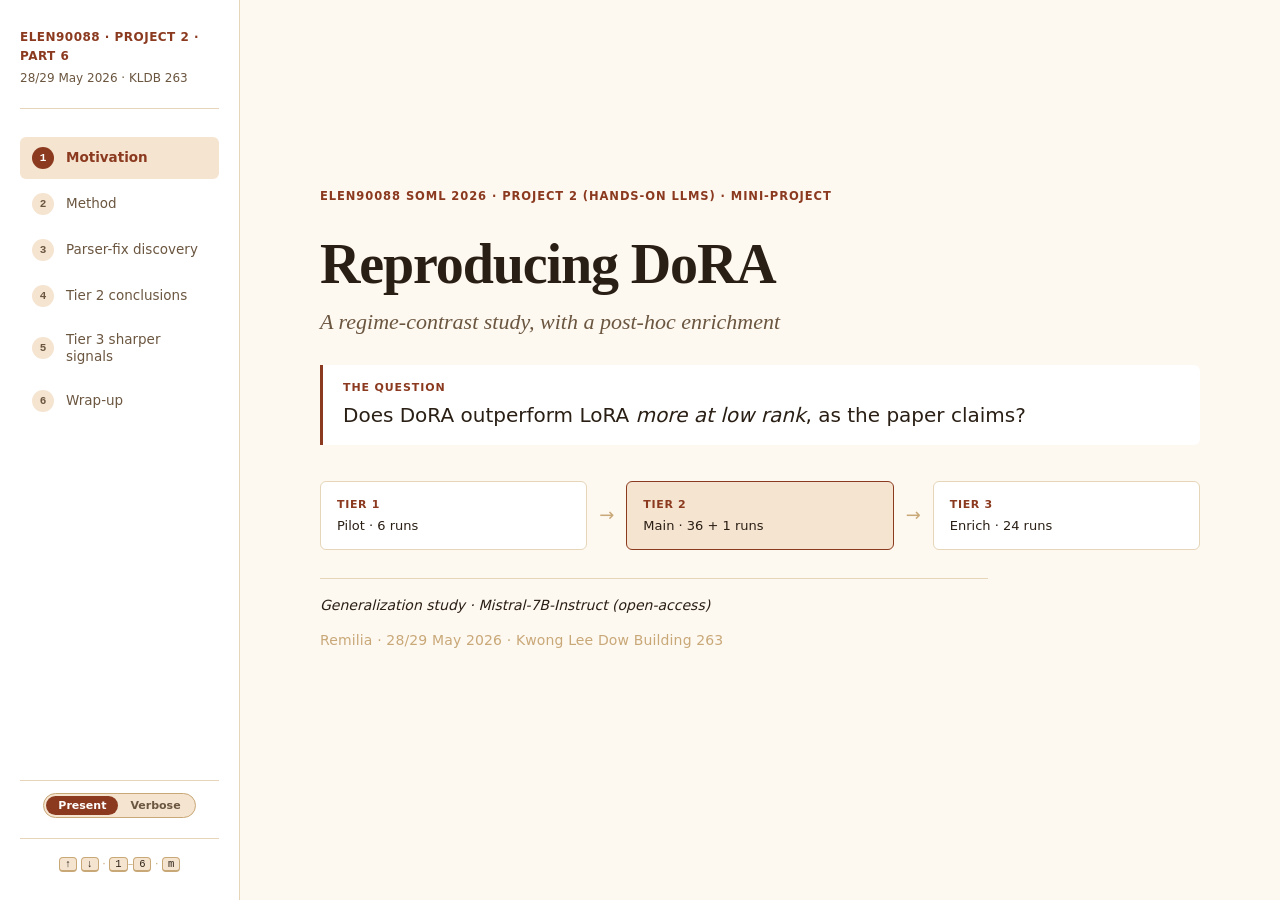
==== commit 8431d5a7: "feat(oral): add repo QR code to slide 6 verbose mode Squeeze the "Cost reconfirmed across tiers" tab" ====
--- a/mini-project-DoRA/oral/index.html
+++ b/mini-project-DoRA/oral/index.html
@@ -218,16 +218,16 @@
               <polyline points="15 21 21 21 21 15"></polyline>
             </svg>
           </button>
-          <figcaption>Broad (solid) flat near ~0.82; strict (dashed) climbs with rank. Two stories from one set of outputs.</figcaption>
+          <figcaption>Broad genmatch (solid) flat near ~0.82; strict genmatch (dashed) climbs with rank. Two stories from one set of outputs.</figcaption>
         </figure>
       </div>
 
       <div class="mode-verb">
         <h1 class="slide-heading">Tier 2 — and the parser-fix discovery</h1>
 
-        <p><strong>Phase 1 (BoolQ) — null on task accuracy.</strong> 18 runs (LoRA/DoRA × r ∈ {4, 8, 16} × 3 seeds). Every DoRA−LoRA gap within seed std on both metrics. The per-task instruct-model regime is exactly where no DoRA edge is expected — this sets up Phase 2 as the designed contrast.</p>
-
-        <p><strong>Phase 2 (cs170k) — first reading looked dramatic.</strong> Genmatch at r=4 was <strong>0.0003</strong> for one LoRA run — worse than chance on a binary task. DoRA showed an apparent +0.056 edge at r=8 and r=16. Looked like the paper's collapse pattern reproducing.</p>
+        <p><strong>Phase 1 (BoolQ) — null on task accuracy gap.</strong> Every DoRA−LoRA gap within seed std on both metrics.</p>
+
+        <p><strong>Phase 2 (cs170k) — first reading looked dramatic.</strong> Genmatch at r=4 was <strong>0.0003</strong> for one LoRA run — worse than chance on a binary task. </p>
 
         <p><strong>Diagnosis</strong> (eyeball generations via <code>--debug-print N</code>):</p>
 
@@ -269,7 +269,7 @@
               <polyline points="15 21 21 21 21 15"></polyline>
             </svg>
           </button>
-          <figcaption>Broad parser (solid) sits flat near ~0.82 across ranks; strict parser (dashed) climbs from ~0.10 at r=4 to ~0.60 at r=16. Two different stories from the same model outputs.</figcaption>
+          <figcaption>Broad genmatch (solid) sits flat near ~0.82 across ranks; strict genmatch (dashed) climbs from ~0.10 at r=4 to ~0.60 at r=16. Two different stories from the same model outputs.</figcaption>
         </figure>
       </div>
 
@@ -296,13 +296,13 @@
               <polyline points="15 21 21 21 21 15"></polyline>
             </svg>
           </button>
-          <figcaption>BoolQ (left) and cs170k (right) rank sensitivity. cs170k panel shows the inverse-rank trend at ~3 pp.</figcaption>
+          <figcaption>BoolQ (left) and cs170k (right) rank sensitivity. Solid = broad genmatch; dashed = likelihood. cs170k panel shows the inverse-rank trend (3-7 pp within-method).</figcaption>
         </figure>
 
         <ul class="findings-slim">
           <li><strong>Task null</strong> at r ∈ {4, 8}; r=16 a 3-seed-consistent –3 pp</li>
           <li><strong>Format hint</strong>, per-seed split — not significant evidence</li>
-          <li><strong>Inverse-rank ~3 pp</strong> — within noise at n=3</li>
+          <li><strong>Inverse-rank 3-7 pp</strong> within-method — within noise at n=3</li>
         </ul>
 
         <p class="verdict"><strong>Verdict:</strong> the paper's "low-rank wins" doesn't replicate as task accuracy — <em>yet</em>.</p>
@@ -312,22 +312,27 @@
         <h1 class="slide-heading">Tier 2 conclusions</h1>
         <p class="lede">Null on task accuracy. Inverse-rank trend hinted. DoRA cost overhead firm.</p>
 
-        <h3>Phase 2 (cs170k) cell means — broad-parser genmatch (n=3)</h3>
+        <h3>Phase 2 (cs170k) cell means (n=3)</h3>
         <table class="cells">
           <thead>
-            <tr><th></th><th class="num">r=4</th><th class="num">r=8</th><th class="num">r=16</th></tr>
+            <tr><th></th><th class="num">r=4</th><th class="num">r=8</th><th class="num">r=16</th><th class="num">r=4 → r=16</th></tr>
           </thead>
           <tbody>
-            <tr><td>LoRA</td><td class="num">0.849 ± 0.003</td><td class="num">0.838 ± 0.001</td><td class="num">0.816 ± 0.019</td></tr>
-            <tr><td>DoRA</td><td class="num">0.850 ± 0.006</td><td class="num">0.840 ± 0.014</td><td class="num">0.784 ± 0.014</td></tr>
-            <tr class="delta-row"><td><strong>DoRA − LoRA</strong></td><td class="num">+0.001</td><td class="num">+0.002</td><td class="num bad">−0.032</td></tr>
+            <tr class="metric-row"><td colspan="5" class="metric-label">Broad-parser genmatch — <em>task accuracy</em></td></tr>
+            <tr><td>LoRA</td><td class="num">0.849 ± 0.003</td><td class="num">0.838 ± 0.001</td><td class="num">0.816 ± 0.019</td><td class="num bad">−0.033</td></tr>
+            <tr><td>DoRA</td><td class="num">0.850 ± 0.006</td><td class="num">0.840 ± 0.014</td><td class="num">0.784 ± 0.014</td><td class="num bad">−0.066</td></tr>
+            <tr class="delta-row"><td><strong>DoRA − LoRA</strong></td><td class="num">+0.001</td><td class="num">+0.002</td><td class="num bad">−0.032</td><td class="num">—</td></tr>
+            <tr class="metric-row"><td colspan="5" class="metric-label">Strict-parser genmatch — <em>format-adaptation diagnostic</em></td></tr>
+            <tr><td>LoRA</td><td class="num">0.107 ± 0.166</td><td class="num">0.262 ± 0.350</td><td class="num">0.574 ± 0.228</td><td class="num">+0.467</td></tr>
+            <tr><td>DoRA</td><td class="num">0.098 ± 0.079</td><td class="num">0.318 ± 0.195</td><td class="num">0.630 ± 0.263</td><td class="num">+0.532</td></tr>
+            <tr class="delta-row"><td><strong>DoRA − LoRA</strong></td><td class="num">−0.009</td><td class="num good">+0.056</td><td class="num good">+0.055</td><td class="num">—</td></tr>
           </tbody>
         </table>
 
         <ul class="findings">
-          <li><strong>DoRA − LoRA gap within seed std at r ∈ {4, 8}.</strong> At r=16 DoRA loses −0.032 — <em>direction-consistent across all 3 seeds</em> (every seed pair shows DoRA &lt; LoRA), gap exceeds seed std; n=3 below formal significance.</li>
-          <li><strong>Strict-parser DoRA cell-mean edge:</strong> +0.056 at r=8 and r=16. Seed std wide (0.16–0.35); per-seed direction is split (DoRA wins 2 of 3 seeds at r=8, only 1 of 3 at r=16). <em>A hint matching the paper's hypothesis on format adaptation — not significant evidence.</em></li>
-          <li><strong>Inverse-rank trend (hint).</strong> Broad genmatch decreases with rank. r=4 beats zero-shot (~0.82) by ~3 pp; r=16 underperforms by ~3–4 pp. More PEFT capacity = more drift from BoolQ-optimal toward the broader cs170k distribution. Signal ~3 pp — within "could-be-noise" range at n=3.</li>
+          <li><strong>DoRA − LoRA gap within seed std at r ∈ {4, 8}.</strong></li>
+          <li><strong>Strict-parser DoRA cell-mean edge:</strong></li>
+          <li><strong>Inverse-rank trend (hint).</strong> Broad genmatch decreases with rank.</li>
           <li><strong>Cost reconfirmed:</strong> DoRA ~3.3× wall-time, ~1.8× peak GPU memory at every rank, both regimes.</li>
         </ul>
 
@@ -345,7 +350,7 @@
               <polyline points="15 21 21 21 21 15"></polyline>
             </svg>
           </button>
-          <figcaption>Rank sensitivity at Tier 2. Right panel (cs170k) shows the inverse-rank trend vs zero-shot reference.</figcaption>
+          <figcaption>Rank sensitivity at Tier 2. Solid = broad genmatch; dashed = likelihood. Right panel (cs170k) shows the inverse-rank trend vs zero-shot reference.</figcaption>
         </figure>
       </div>
 
@@ -363,7 +368,7 @@
       <p class="lede">What changes at 4× training, n=4?</p>
 
       <p class="hero-num">14–16 pp</p>
-      <p class="hero-cap">inverse-rank gap within each method · ~5× the Tier 2 signal</p>
+      <p class="hero-cap">inverse-rank gap within each method · ~2-4× the Tier 2 signal</p>
       <p class="hero-sentence">More PEFT capacity + longer training = more drift from BoolQ-optimal toward the cs170k mix.</p>
 
       <figure class="slide-figure fig-compact">
@@ -376,7 +381,7 @@
             <polyline points="15 21 21 21 21 15"></polyline>
           </svg>
         </button>
-        <figcaption>Tier 3 rank sensitivity. Likelihood collapses with rank; genmatch holds.</figcaption>
+        <figcaption>Tier 3 rank sensitivity. Solid = broad genmatch (holds); dashed = likelihood (collapses with rank).</figcaption>
       </figure>
 
       <div class="chip-row">
@@ -392,23 +397,23 @@
       <h3>cs170k cell means — both metrics, n=4</h3>
       <table class="cells">
         <thead>
-          <tr><th></th><th class="num">r=4</th><th class="num">r=8</th><th class="num">r=16</th></tr>
+          <tr><th></th><th class="num">r=4</th><th class="num">r=8</th><th class="num">r=16</th><th class="num">r=4 → r=16</th></tr>
         </thead>
         <tbody>
-          <tr class="metric-row"><td colspan="4" class="metric-label">Broad-parser genmatch — <em>the T3 task-accuracy metric</em></td></tr>
-          <tr><td>LoRA</td><td class="num">0.843 ± 0.015</td><td class="num">0.800 ± 0.011</td><td class="num">0.703 ± 0.053</td></tr>
-          <tr><td>DoRA</td><td class="num">0.827 ± 0.007</td><td class="num">0.808 ± 0.008</td><td class="num">0.665 ± 0.057</td></tr>
-          <tr class="metric-row"><td colspan="4" class="metric-label">Yes/No likelihood — <em>at T3, a format-preservation probe</em></td></tr>
-          <tr><td>LoRA</td><td class="num">0.764 ± 0.086</td><td class="num">0.462 ± 0.128</td><td class="num">0.382 ± 0.007</td></tr>
-          <tr><td>DoRA</td><td class="num">0.651 ± 0.204</td><td class="num good">0.618 ± 0.053</td><td class="num">0.441 ± 0.119</td></tr>
+          <tr class="metric-row"><td colspan="5" class="metric-label">Broad-parser genmatch — <em>the T3 task-accuracy metric</em></td></tr>
+          <tr><td>LoRA</td><td class="num">0.843 ± 0.015</td><td class="num">0.800 ± 0.011</td><td class="num">0.703 ± 0.053</td><td class="num bad">−0.140</td></tr>
+          <tr><td>DoRA</td><td class="num">0.827 ± 0.007</td><td class="num">0.808 ± 0.008</td><td class="num">0.665 ± 0.057</td><td class="num bad">−0.162</td></tr>
+          <tr class="metric-row"><td colspan="5" class="metric-label">Yes/No likelihood — <em>at T3, a format-preservation probe</em></td></tr>
+          <tr><td>LoRA</td><td class="num">0.764 ± 0.086</td><td class="num">0.462 ± 0.128</td><td class="num">0.382 ± 0.007</td><td class="num bad">−0.382</td></tr>
+          <tr><td>DoRA</td><td class="num">0.651 ± 0.204</td><td class="num good">0.618 ± 0.053</td><td class="num">0.441 ± 0.119</td><td class="num bad">−0.210</td></tr>
         </tbody>
       </table>
 
       <h3>Three findings, in priority order</h3>
       <ol class="findings">
-        <li><strong>The inverse-rank trend sharpens from ~3 pp to ~14–16 pp within-method on genmatch.</strong> LoRA 14 pp, DoRA 16 pp — ~5× Tier 2's signal. r=4 cells sit at-or-above zero-shot 0.82; r=16 cells drop into 0.66–0.71. <em>The project's clearest scientific finding.</em></li>
-        <li><strong>Methodological diagnostic scaled up — likelihood collapsed, genmatch held.</strong> Likelihood drops −0.10 to −0.40 vs T2; broad genmatch loss only −0.006 to −0.12. The model isn't broken — it has fully switched to cs170k's true/false vocabulary, so the yes/no likelihood probe misreads correct answers as wrong. <strong>Genmatch is the T3 task-accuracy metric; likelihood at T3 is a format-preservation probe.</strong></li>
-        <li><strong>DoRA vs LoRA — refined, not contradicted.</strong> Task-accuracy null replicates on genmatch (gap within seed std at every rank). On likelihood, DoRA r=8 shows a <strong>+0.16 edge over LoRA r=8</strong>, well outside DoRA's r=8 seed std (~0.05); <strong>3 of 4 paired seeds favour DoRA</strong> by 0.18–0.25, LoRA wins the fourth (s114) by 0.02. Read with the matching genmatch gap (+0.008, basically zero): <em>DoRA at r=8 preserves the yes/no answer format better than LoRA at r=8, but does not produce more correct answers.</em></li>
+        <li><strong>The inverse-rank trend sharpens within-method on genmatch.</strong></li>
+        <li><strong>Methodological diagnostic scaled up — likelihood collapsed, genmatch held.</strong></li>
+        <li><strong>DoRA vs LoRA — refined, not contradicted.</strong><em>DoRA at r=8 preserves the yes/no answer format better than LoRA at r=8, but does not produce more correct answers.</em></li>
       </ol>
 
       <figure class="slide-figure">
@@ -421,7 +426,7 @@
             <polyline points="15 21 21 21 21 15"></polyline>
           </svg>
         </button>
-        <figcaption>Tier 3 rank sensitivity. Likelihood collapses with rank; genmatch holds with only modest degradation. The two curves separate as cs170k training overrides the BoolQ-yes/no format.</figcaption>
+        <figcaption>Tier 3 rank sensitivity. Solid = broad genmatch (holds with only modest degradation); dashed = likelihood (collapses with rank). The two curves separate as cs170k training overrides the BoolQ-yes/no format.</figcaption>
       </figure>
     </div>
 
@@ -448,7 +453,7 @@
         </div>
         <div class="takeaway-tile">
           <p class="tile-label">3 · Trend</p>
-          <p class="tile-body">inverse-rank <strong>sharpens at scale</strong> — 3 → 14–16 pp.</p>
+          <p class="tile-body">inverse-rank <strong>sharpens at scale</strong> — 3-7 → 14-16 pp.</p>
         </div>
       </div>
 
@@ -463,7 +468,7 @@
       <ol class="takeaways">
         <li><strong>"DoRA wins at low rank" does not replicate as a task-accuracy improvement</strong> in our Mistral-7B-Instruct + cs170k setup — neither at T2's 2,500-step budget nor at T3's 10k. Null supported by 7 seeds total (T2 n=3 + T3 n=4) across two training budgets.</li>
         <li><strong>DoRA's measurable edge over LoRA is in format preservation, not task accuracy.</strong> +0.056 T2 strict-genmatch cell-mean (a hint — per-seed-split) → +0.16 T3 r=8 likelihood edge (outside seed std at n=4, with 3 of 4 seeds favouring DoRA). Direction matches the paper's hypothesis on format adaptation; evidence sharpens with statistical power and training budget but remains qualified.</li>
-        <li><strong>Inverse-rank trend on broad genmatch sharpens dramatically at scale</strong> — from ~3 pp at T2 to ~14–16 pp within-method at T3. More PEFT capacity + longer training = more drift from BoolQ-optimal toward the broader cs170k mix.</li>
+        <li><strong>Inverse-rank trend on broad genmatch sharpens dramatically at scale</strong> — T2's within-method drop (LoRA 3.3 pp, DoRA 6.6) grows to T3's (LoRA 14 pp, DoRA 16). More PEFT capacity + longer training = more drift from BoolQ-optimal toward the broader cs170k mix.</li>
       </ol>
 
       <h3>Methodological lessons</h3>
@@ -473,15 +478,24 @@
         <li>T3's likelihood collapse looks catastrophic on the first metric and benign on the second; the format-vs-task split learned at T2 made T3 readable.</li>
       </ul>
 
-      <h3>Cost reconfirmed across tiers</h3>
-      <table class="cost compact">
-        <thead><tr><th></th><th class="num">LoRA</th><th class="num">DoRA</th><th class="num">Ratio</th></tr></thead>
-        <tbody>
-          <tr><td>Wall-time per cs170k run (T3)</td><td class="num">~98 min</td><td class="num">~318 min</td><td class="num">3.3×</td></tr>
-          <tr><td>Peak GPU memory</td><td class="num">~33 GB</td><td class="num">~60 GB</td><td class="num">1.8×</td></tr>
-          <tr><td>Trainable params (r=8)</td><td class="num">20.97 M</td><td class="num">22.35 M</td><td class="num">+6.6%</td></tr>
-        </tbody>
-      </table>
+      <div class="cost-qr-row">
+        <div class="cost-section">
+          <h3>Cost reconfirmed across tiers</h3>
+          <table class="cost compact">
+            <thead><tr><th></th><th class="num">LoRA</th><th class="num">DoRA</th><th class="num">Ratio</th></tr></thead>
+            <tbody>
+              <tr><td>Wall-time per cs170k run (T3)</td><td class="num">~98 min</td><td class="num">~318 min</td><td class="num">3.3×</td></tr>
+              <tr><td>Peak GPU memory</td><td class="num">~33 GB</td><td class="num">~60 GB</td><td class="num">1.8×</td></tr>
+              <tr><td>Trainable params (r=8)</td><td class="num">20.97 M</td><td class="num">22.35 M</td><td class="num">+6.6%</td></tr>
+            </tbody>
+          </table>
+        </div>
+        <div class="qr-section">
+          <h3>Project repository</h3>
+          <img src="figures/repo_qr.svg" alt="QR code linking to the ELEN90088-SOML repo on GitHub" class="qr-code">
+          <p class="qr-url"><code>github.com<wbr>/Remilia-Kirisame<wbr>/ELEN90088-SOML</code></p>
+        </div>
+      </div>
 
       <h3>Caveats</h3>
       <p>n=4 still below conventional n=5+. 10k steps still 31% of paper's ~32k. Mistral-Instruct vs paper's LLaMA-base.</p>
--- a/mini-project-DoRA/oral/style.css
+++ b/mini-project-DoRA/oral/style.css
@@ -1082,3 +1082,57 @@
   margin: 12px 0 24px;
   max-width: none;
 }
+
+/* Slide 6 (verbose) — cost table + QR row layout.
+   Cost table takes the remaining horizontal space on the left; QR section
+   is a fixed-width column on the right with a heading, the QR image, and
+   the URL as a fallback for anyone who can read but not scan. */
+.cost-qr-row {
+  display: grid;
+  grid-template-columns: 1fr auto;
+  gap: 32px;
+  align-items: start;
+  margin-bottom: 24px;
+}
+
+.cost-qr-row .cost-section h3 {
+  margin-top: 0;
+}
+
+.qr-section {
+  width: 200px;
+  text-align: center;
+}
+
+.qr-section h3 {
+  margin-top: 0;
+  margin-bottom: 12px;
+}
+
+.qr-section .qr-code {
+  width: 160px;
+  height: 160px;
+  display: block;
+  margin: 0 auto;
+  background: white;
+  padding: 8px;
+  border: 1px solid var(--border);
+  border-radius: var(--radius);
+}
+
+.qr-section .qr-url {
+  font-size: 10.5px;
+  color: var(--text-muted);
+  margin: 10px 0 0;
+  font-family: var(--font-mono);
+  line-height: 1.4;
+  max-width: none;
+  overflow-wrap: anywhere;
+}
+
+.qr-section .qr-url code {
+  background: transparent;
+  border: none;
+  padding: 0;
+  color: var(--text-muted);
+}
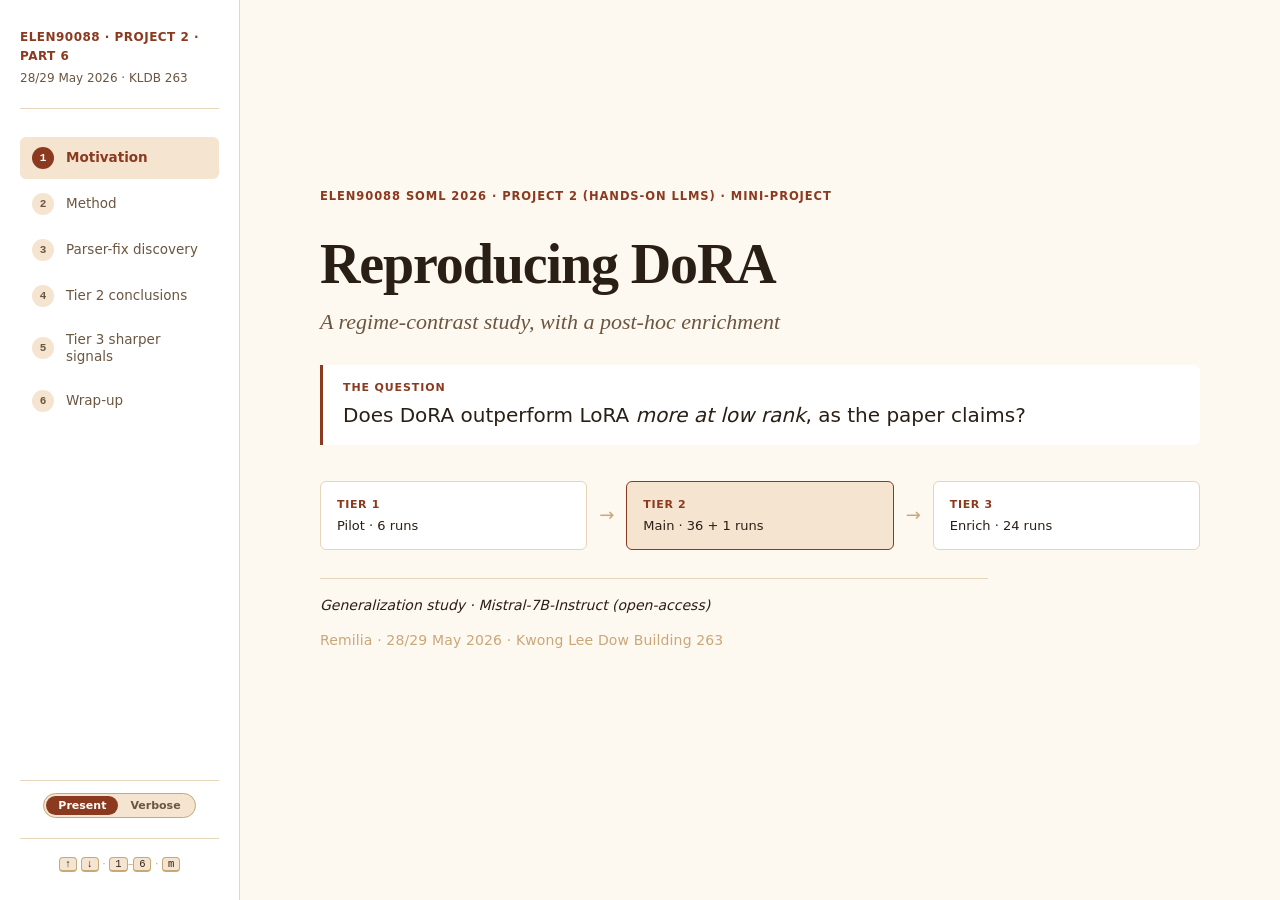
==== commit a11d046e: "fix(oral): reconcile T2/T3 format-signal directions honestly The verbose-mode framing on slides 5 an" ====
--- a/mini-project-DoRA/oral/index.html
+++ b/mini-project-DoRA/oral/index.html
@@ -413,7 +413,7 @@
       <ol class="findings">
         <li><strong>The inverse-rank trend sharpens within-method on genmatch.</strong></li>
         <li><strong>Methodological diagnostic scaled up — likelihood collapsed, genmatch held.</strong></li>
-        <li><strong>DoRA vs LoRA — refined, not contradicted.</strong><em>DoRA at r=8 preserves the yes/no answer format better than LoRA at r=8, but does not produce more correct answers.</em></li>
+        <li><strong>DoRA vs LoRA — refined, not contradicted.</strong><em>DoRA at r=8 retains more residual yes/no log-probability than LoRA at r=8, but emits the same set of correct/incorrect answers — opposite direction to T2's strict-parser hint, which was within noise.</em></li>
       </ol>
 
       <figure class="slide-figure">
@@ -449,7 +449,7 @@
         </div>
         <div class="takeaway-tile">
           <p class="tile-label">2 · Real edge</p>
-          <p class="tile-body">is in <strong>format preservation</strong>, not accuracy.</p>
+          <p class="tile-body">is on the <strong>format axis</strong>, not accuracy.</p>
         </div>
         <div class="takeaway-tile">
           <p class="tile-label">3 · Trend</p>
@@ -467,7 +467,7 @@
 
       <ol class="takeaways">
         <li><strong>"DoRA wins at low rank" does not replicate as a task-accuracy improvement</strong> in our Mistral-7B-Instruct + cs170k setup — neither at T2's 2,500-step budget nor at T3's 10k. Null supported by 7 seeds total (T2 n=3 + T3 n=4) across two training budgets.</li>
-        <li><strong>DoRA's measurable edge over LoRA is in format preservation, not task accuracy.</strong> +0.056 T2 strict-genmatch cell-mean (a hint — per-seed-split) → +0.16 T3 r=8 likelihood edge (outside seed std at n=4, with 3 of 4 seeds favouring DoRA). Direction matches the paper's hypothesis on format adaptation; evidence sharpens with statistical power and training budget but remains qualified.</li>
+        <li><strong>DoRA's measurable edge over LoRA is on format-related signals, not task accuracy.</strong> Two independent observations point in <em>opposite</em> directions on the format axis: T2 strict-parser hint (+0.056 cell-mean at r=8 and r=16, per-seed split — DoRA emits slightly <em>more</em> cs170k true/false) and T3 r=8 likelihood edge (+0.16, 3 of 4 seeds — DoRA retains <em>more</em> BoolQ yes/no). T3 is the cleaner statistical claim; T2 is within noise. The paper's hypothesis (DoRA adapts to training format more readily) is partially supported by T2 only; we don't claim a unified mechanism across tiers.</li>
         <li><strong>Inverse-rank trend on broad genmatch sharpens dramatically at scale</strong> — T2's within-method drop (LoRA 3.3 pp, DoRA 6.6) grows to T3's (LoRA 14 pp, DoRA 16). More PEFT capacity + longer training = more drift from BoolQ-optimal toward the broader cs170k mix.</li>
       </ol>
 
